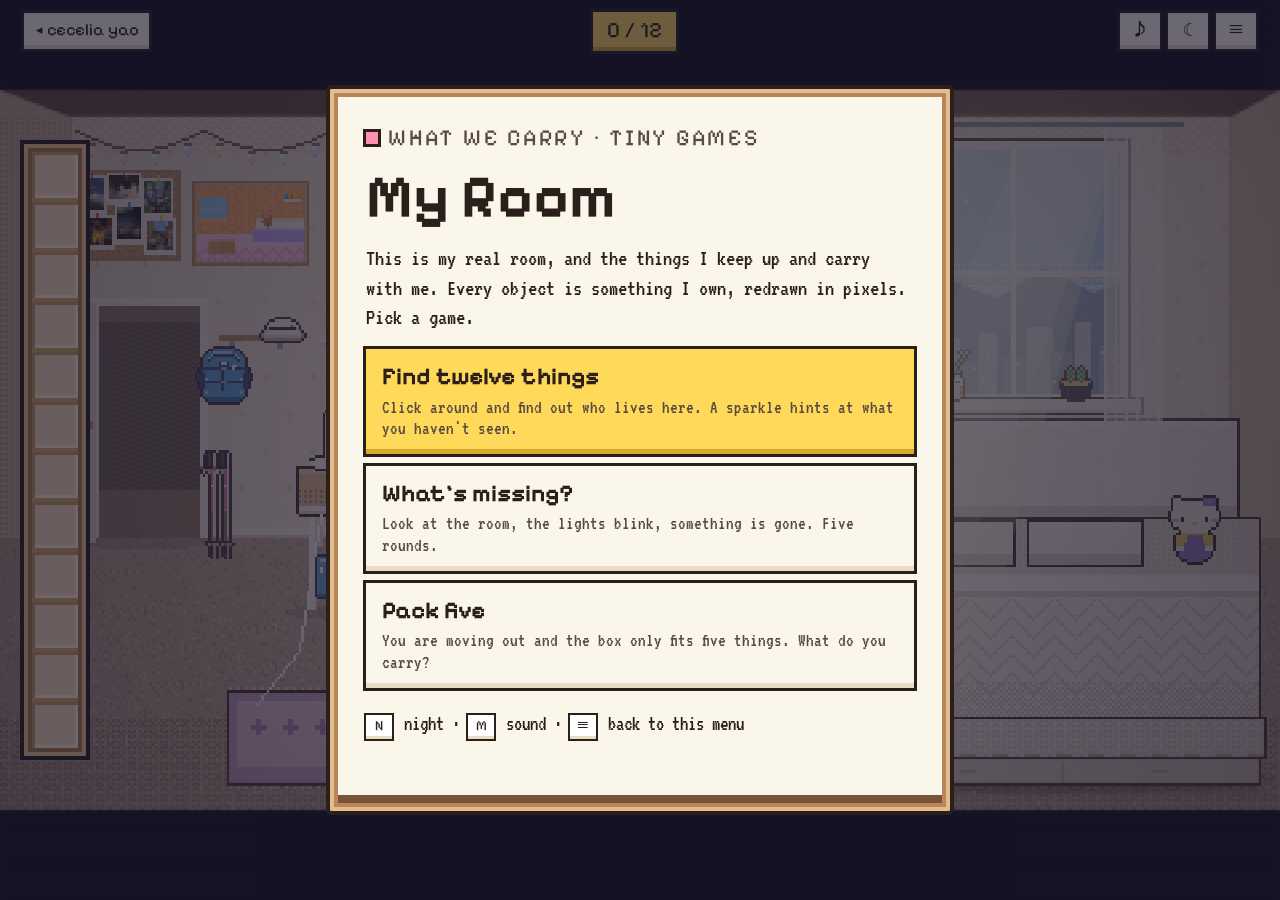
==== room/index.html @ 99efedcb "Back to the earlier pixel portrait" ====
<!doctype html>
<html lang="en">
<head>
<meta charset="utf-8">
<meta name="viewport" content="width=device-width,initial-scale=1,viewport-fit=cover">
<title>My Room · What We Carry</title>
<meta name="description" content="A small pixel game: walk around Cecelia's room and find out who lives here.">
<meta name="theme-color" content="#14122b">
<link rel="icon" href="data:image/svg+xml,%3Csvg xmlns='http://www.w3.org/2000/svg' viewBox='0 0 16 16' shape-rendering='crispEdges'%3E%3Crect width='16' height='16' fill='%232a1f1a'/%3E%3Crect x='3' y='2' width='10' height='13' fill='%23b8865a'/%3E%3Crect x='4' y='3' width='8' height='12' fill='%23dcb88c'/%3E%3Crect x='10' y='9' width='1' height='2' fill='%23ffd95a'/%3E%3C/svg%3E">
<link rel="preconnect" href="https://fonts.googleapis.com">
<link rel="preconnect" href="https://fonts.gstatic.com" crossorigin>
<link href="https://fonts.googleapis.com/css2?family=Pixelify+Sans:wght@400..700&family=VT323&family=DotGothic16&display=swap" rel="stylesheet">
<link rel="stylesheet" href="../css/site.css?v=20261017a">
<link rel="stylesheet" href="../css/game.css?v=20261017a">
</head>
<body class="game">
<div id="stage" aria-label="Cecelia's room"></div>

<div class="hud">
  <a class="back" href="../">◂ cecelia yao</a>
  <div class="count" id="count" aria-live="polite">0 / 12</div>
  <div class="tools">
    <button type="button" id="sound" aria-label="Sound on or off">♪</button>
    <button type="button" id="night" aria-label="Day or night">☾</button>
    <button type="button" id="menu" aria-label="Choose a game">≡</button>
  </div>
</div>
<div class="bag" id="bag" aria-label="Objects found"></div>
<div class="tip" id="tip" aria-hidden="true"></div>
<div class="toast" id="toast" aria-live="polite" hidden></div>
<div class="blink" id="blink" aria-hidden="true"></div>
<div class="choices frame" id="choices" hidden><p id="choices-q">Something is gone. What was it?</p><div class="opts" id="opts"></div></div>
<div class="box" id="box" hidden><span class="lbl">the box</span><div class="slots" id="slots"></div><button type="button" class="btn" id="pack-done" hidden>Done packing ▸</button></div>

<div class="story frame" id="story" role="dialog" aria-labelledby="story-t" hidden>
  <div class="portrait" id="story-p"></div>
  <div>
    <h3 id="story-t"></h3>
    <div id="story-b"></div>
    <div class="acts" id="story-a"></div>
  </div>
  <button class="x" type="button" aria-label="Close">×</button>
</div>

<div class="card" id="title">
  <div class="frame in">
    <p class="kicker">What We Carry · tiny games</p>
    <h1>My Room</h1>
    <p>This is my real room, and the things I keep up and carry with me. Every object is something I own, redrawn in pixels. Pick a game.</p>
    <div class="games">
      <button type="button" class="game-btn" id="start"><b>Find twelve things</b><span>Click around and find out who lives here. A sparkle hints at what you haven't seen.</span></button>
      <button type="button" class="game-btn" id="start-missing"><b>What's missing?</b><span>Look at the room, the lights blink, something is gone. Five rounds.</span></button>
      <button type="button" class="game-btn" id="start-pack"><b>Pack five</b><span>You are moving out and the box only fits five things. What do you carry?</span></button>
    </div>
    <ul class="keys"><li><kbd>N</kbd> night · <kbd>M</kbd> sound · <kbd>≡</kbd> back to this menu</li></ul>
  </div>
</div>

<div class="card" id="result" hidden>
  <div class="frame in">
    <p class="kicker" id="result-k"></p>
    <h1 id="result-h"></h1>
    <div class="carried" id="result-icons"></div>
    <p id="result-p"></p>
    <p class="row"><button class="btn" type="button" id="again">Play again ▸</button><button class="btn ghost" type="button" id="to-menu">Other games</button></p>
  </div>
</div>

<div class="card" id="end" hidden>
  <div class="frame in">
    <p class="kicker">all found</p>
    <h1>Objects I carry</h1>
    <div class="carried" id="carry"></div>
    <p>Trails, a few bottles, magnets I made, something green, and a desk where the work happens. Thanks for coming in.</p>
    <p class="row"><a class="btn" href="../#work">See my work ▸</a><button class="btn ghost" type="button" id="stay">Stay a while</button></p>
  </div>
</div>

<script src="../js/pixel-art.js?v=20261017a"></script>
<script src="../js/room-engine.js?v=20261017a" data-root="../"></script>
<script src="../js/content.js?v=20261017a"></script>
<script src="../js/story.js?v=20261017a"></script>
<script src="../js/covers.js?v=20261017a"></script>
<script src="../js/game.js?v=20261017a"></script>
</body>
</html>
---- css/site.css ----
:root{
  --ink:#2a1f1a; --ink2:#5a4a40; --paper:#f3ead8; --paper2:#e9dcc2; --cream:#fbf6ea;
  --wood:#b8865a; --wood-dk:#7a5236; --wood-hi:#e3bd8b;
  --plum:#4b3f86; --sky:#7fc6e6; --peach:#ffb46b; --rose:#ff8fb1; --leaf:#6fb35a; --gold:#ffd95a;
  --night:#14122b;
  --px: 4px;
  --display:"Pixelify Sans", "DotGothic16", ui-monospace, monospace;
  --body:"VT323", "DotGothic16", ui-monospace, monospace;
}
*{box-sizing:border-box}
html{scroll-behavior:smooth;-webkit-text-size-adjust:100%}
body{margin:0;background:var(--paper) url("data:image/svg+xml,%3Csvg xmlns='http://www.w3.org/2000/svg' width='8' height='8' shape-rendering='crispEdges'%3E%3Crect x='0' y='0' width='1' height='1' fill='%23e6dbc4'/%3E%3Crect x='4' y='4' width='1' height='1' fill='%23e6dbc4'/%3E%3C/svg%3E");color:var(--ink);font-family:var(--body);font-size:22px;line-height:1.3;overflow-x:hidden}
img,canvas{image-rendering:pixelated;image-rendering:crisp-edges}
a{color:inherit}
button{font:inherit;color:inherit;cursor:pointer;background:none;border:0;padding:0}
:focus-visible{outline:3px dashed var(--plum);outline-offset:3px}
[hidden]{display:none!important}
.sr{position:absolute;width:1px;height:1px;overflow:hidden;clip:rect(0 0 0 0);white-space:nowrap}

/* ---------- pixel frame (9-slice made from box-shadows) ---------- */
.frame{
  background:var(--cream);
  box-shadow:
    0 0 0 4px var(--ink),
    inset 0 0 0 4px var(--wood-hi),
    inset 0 0 0 8px var(--wood),
    inset 0 -12px 0 4px var(--wood-dk);
  border-radius:2px;
}
.btn{
  display:inline-flex;align-items:center;gap:10px;
  font-family:var(--display);font-size:20px;letter-spacing:.02em;text-decoration:none;
  padding:10px 18px 12px;background:var(--gold);color:var(--ink);
  box-shadow:0 0 0 4px var(--ink), inset 0 -5px 0 #d9a92e, inset 0 4px 0 #fff3b0;
  transition:transform .08s steps(2);
}
.btn:hover{transform:translateY(-2px)}
.btn:active{transform:translateY(2px);box-shadow:0 0 0 4px var(--ink), inset 0 4px 0 #d9a92e}
.btn.ghost{background:var(--cream);box-shadow:0 0 0 4px var(--ink), inset 0 -5px 0 var(--paper2)}

/* ---------- the stage (pixel room) ---------- */
.px-stage{position:relative;overflow:hidden;background:#1a1420;touch-action:manipulation}
.px-base,.px-light{position:absolute;display:block}
.px-base{image-rendering:pixelated}
.px-light{pointer-events:none;mix-blend-mode:normal}
.px-dof{position:absolute;inset:0;pointer-events:none;
  backdrop-filter:blur(1.6px);-webkit-backdrop-filter:blur(1.6px);
  -webkit-mask-image:linear-gradient(to bottom,#000 0%,transparent 16%,transparent 80%,#000 100%);
          mask-image:linear-gradient(to bottom,#000 0%,transparent 16%,transparent 80%,#000 100%)}

/* ---------- door intro ---------- */
#door{position:fixed;inset:0;z-index:60;background:#1b1622;display:grid;place-items:center;overflow:hidden;cursor:pointer}
#door .hall{position:absolute;inset:0;width:100%;height:100%}
#door .doorway{position:relative;perspective:900px;width:min(34vh,62vw);aspect-ratio:48/88;margin-top:4vh}
#door .spill{position:absolute;inset:0;background:radial-gradient(ellipse at 50% 60%,#fff6dc 0%,#ffd99a 45%,#e7a85f 100%);opacity:0;transition:opacity .9s}
#door .leaf{position:absolute;inset:0;width:100%;height:100%;transform-origin:0 50%;transition:transform 1.1s cubic-bezier(.6,0,.3,1)}
#door.open .leaf{transform:rotateY(-104deg)}
#door.open .spill{opacity:1}
#door .title{position:absolute;left:0;right:0;top:6vh;text-align:center;color:#f3ead8;font-family:var(--display);pointer-events:none}
#door .title b{display:block;font-size:clamp(34px,6vw,72px);font-weight:600;letter-spacing:.02em;text-shadow:0 4px 0 #000}
#door .title span{font-family:var(--body);font-size:clamp(18px,2.4vw,24px);color:#c9b9d8}
#door .press{position:absolute;bottom:6vh;left:0;right:0;text-align:center;font-family:var(--display);color:#ffd95a;font-size:20px;animation:blink 1.1s steps(2) infinite;pointer-events:none}
#door .skip{position:absolute;right:20px;bottom:20px;font-family:var(--body);color:#9f93ad;font-size:20px;text-decoration:underline}
#door.gone{opacity:0;transform:scale(1.6);transition:opacity .7s .5s, transform 1.2s .2s cubic-bezier(.5,0,.2,1);pointer-events:none}
@keyframes blink{50%{opacity:0}}

/* ---------- top bar ---------- */
.topbar{position:fixed;z-index:40;top:0;left:0;right:0;display:flex;align-items:center;justify-content:space-between;gap:16px;padding:14px clamp(16px,3vw,36px);pointer-events:none}
.topbar > *{pointer-events:auto}
.brand{font-family:var(--display);font-weight:600;font-size:22px;text-decoration:none;color:var(--cream);text-shadow:0 2px 0 var(--ink),2px 0 0 var(--ink),-2px 0 0 var(--ink),0 -2px 0 var(--ink)}
.nav{display:flex;gap:6px;align-items:center}
.nav a,.nav button{font-family:var(--display);font-size:17px;text-decoration:none;padding:6px 10px 8px;background:var(--cream);box-shadow:0 0 0 3px var(--ink), inset 0 -4px 0 var(--paper2)}
.nav a:hover,.nav button:hover{background:#fff}
.nav .sun{width:40px;display:grid;place-items:center}
.topbar{transition:background .2s}
.topbar.solid{background:var(--paper);box-shadow:0 4px 0 var(--ink)}
.topbar.solid .brand{color:var(--ink);text-shadow:none}
@media (max-width:640px){.nav a.opt{display:none}}

/* ---------- hero ---------- */
.hero{position:relative;height:100svh;min-height:520px}
.hero #stage{position:absolute;inset:0}
.nameplate{position:absolute;left:clamp(16px,3vw,40px);bottom:clamp(18px,4vh,44px);z-index:5;pointer-events:none;color:var(--cream)}
.nameplate h1{margin:0;font-family:var(--display);font-weight:700;font-size:clamp(46px,9vw,128px);line-height:.88;letter-spacing:-.01em;
  text-shadow:0 5px 0 var(--ink),4px 0 0 var(--ink),-4px 0 0 var(--ink),0 -4px 0 var(--ink),4px 5px 0 var(--ink),-4px 5px 0 var(--ink)}
.nameplate p{margin:14px 0 0;font-size:clamp(20px,2.2vw,26px);display:inline-block;background:var(--ink);color:var(--cream);padding:4px 10px}
.hint{position:absolute;right:clamp(16px,3vw,36px);top:76px;margin:0;z-index:5;max-width:280px;text-align:right;font-size:20px;color:var(--cream);background:rgba(42,31,26,.78);padding:6px 10px;pointer-events:none}
@media (max-width:640px){.hint{display:none}}
.tip{position:fixed;z-index:30;pointer-events:none;transform:translate(-50%,-100%);font-family:var(--display);font-size:16px;background:var(--ink);color:var(--cream);padding:3px 8px 5px;white-space:nowrap;opacity:0;transition:opacity .1s}
.tip.on{opacity:1}
.tip::after{content:"";position:absolute;left:50%;bottom:-6px;margin-left:-6px;border:6px solid transparent;border-top-color:var(--ink);border-bottom:0}

/* ---------- story dialog (Stardew-style) ---------- */
.story{position:fixed;z-index:50;left:50%;bottom:clamp(12px,4vh,40px);transform:translateX(-50%);width:min(860px,calc(100% - 32px));display:grid;grid-template-columns:auto 1fr;gap:18px;padding:22px 24px 30px}
.story .portrait{width:172px;height:172px;background:#f1e2c6;box-shadow:0 0 0 4px var(--ink), inset 0 0 0 4px var(--wood);display:grid;place-items:center;position:relative;overflow:hidden}
.story .portrait img{max-width:150px;max-height:150px;width:auto;height:auto}
.story .portrait .photo{object-fit:cover;width:100%;height:100%;max-width:none;max-height:none;image-rendering:auto}
.story .portrait.real{background:radial-gradient(circle at 50% 40%,#fffaf0,#efe0c4)}
.story .portrait .pstage{width:100%;height:100%;display:grid;place-items:center;padding:10px}
.story .portrait .pstage img.cut{max-width:100%;max-height:150px;width:auto;height:auto;image-rendering:auto;filter:drop-shadow(0 6px 6px rgba(58,42,53,.35));animation:popin .35s steps(5)}
.story .portrait .pstage canvas{max-width:100%;max-height:150px}
.story .portrait .ptabs{position:absolute;left:6px;top:6px;display:flex;flex-direction:column;gap:4px}
.story .portrait .ptabs button{width:28px;height:28px;display:grid;place-items:center;background:#fbf7ef;box-shadow:0 0 0 2px var(--ink)}
.story .portrait .ptabs button[aria-pressed="true"]{background:var(--gold)}
.story .portrait .ptabs canvas{max-width:22px;max-height:22px}
@keyframes popin{from{transform:scale(.6) translateY(8px);opacity:0}}
.story .portrait .flip{position:absolute;right:6px;bottom:6px;font-family:var(--display);font-size:13px;background:var(--ink);color:var(--cream);padding:2px 6px 4px}
.story h3{margin:2px 0 8px;font-family:var(--display);font-size:28px;font-weight:600}
.story p{margin:0 0 8px;font-size:24px;line-height:1.25}
.story .acts{display:flex;gap:14px;margin-top:12px;flex-wrap:wrap}
.story .x{position:absolute;right:14px;top:10px;font-family:var(--display);font-size:22px;padding:2px 8px}
.story .more{position:absolute;right:26px;bottom:20px;width:0;height:0;border:8px solid transparent;border-top-color:var(--ink);animation:blink 1s steps(2) infinite}
@media (max-width:620px){.story{grid-template-columns:1fr}.story .portrait{width:100%;height:150px}}

/* ---------- desk computer: the OS ---------- */
.os{position:fixed;inset:0;z-index:55;background:#2c4277;display:flex;flex-direction:column;font-family:var(--body)}
.os .wall{position:absolute;inset:0;background:
  linear-gradient(#0000 0 0),
  repeating-linear-gradient(0deg,#2c4277 0 8px,#2a3f72 8px 16px);opacity:1}
.os .desk{position:relative;flex:1;display:flex;gap:18px;padding:clamp(14px,3vw,30px);min-height:0}
.os .icons{display:flex;flex-direction:column;gap:14px;width:96px;flex:none}
.os .icon{display:flex;flex-direction:column;align-items:center;gap:4px;color:#fff;font-size:18px;text-align:center;padding:6px 2px}
.os .icon i{width:44px;height:38px;display:block;box-shadow:0 0 0 3px var(--ink);background:var(--c,#ffb86b);position:relative}
.os .icon i::after{content:"";position:absolute;left:6px;right:6px;top:-6px;height:6px;background:var(--c,#ffb86b);box-shadow:0 0 0 3px var(--ink);clip-path:inset(-3px -3px 0 -3px)}
.os .icon[aria-current="true"] span,.os .icon:hover span{background:#fff;color:#2c4277}
.os .win{flex:1;min-width:0;display:flex;flex-direction:column;background:var(--cream);box-shadow:0 0 0 4px var(--ink),8px 8px 0 4px rgba(0,0,0,.35)}
.os .bar{display:flex;align-items:center;justify-content:space-between;background:linear-gradient(#ff9fd6,#ff7fbf);border-bottom:4px solid var(--ink);padding:4px 8px 6px 12px;font-family:var(--display);font-size:18px}
.os .bar .ctl{display:flex;gap:6px}
.os .bar .ctl button{width:26px;height:22px;background:var(--cream);box-shadow:0 0 0 3px var(--ink);font-size:16px;line-height:18px}
.os .body{flex:1;overflow:auto;padding:clamp(16px,3vw,32px)}
.os .task{position:relative;display:flex;justify-content:space-between;align-items:center;background:#d9e6f2;border-top:4px solid var(--ink);padding:6px 14px;font-family:var(--display);font-size:16px}
.os .task .start{background:#8fe3a8;padding:2px 10px 4px;box-shadow:0 0 0 3px var(--ink)}
@media (max-width:640px){.os .icons{display:none}}
.os-grid{display:grid;grid-template-columns:repeat(auto-fill,minmax(230px,1fr));gap:22px}
.os-card{text-align:left;display:flex;flex-direction:column;gap:8px}
.os-card canvas,.os-card img{object-fit:cover;width:100%;aspect-ratio:16/9;box-shadow:0 0 0 4px var(--ink);background:#000}
.os-card b{font-family:var(--display);font-size:22px;font-weight:600}
.os-card span{font-size:18px;color:var(--ink2)}
.os-card:hover canvas{transform:translateY(-3px)}

/* ---------- sections ---------- */
main section{padding:clamp(80px,12vw,160px) clamp(16px,5vw,72px)}
.kicker{font-family:var(--display);font-size:16px;letter-spacing:.12em;text-transform:uppercase;color:var(--ink2);margin:0 0 20px;display:flex;gap:10px;align-items:center}
.kicker::before{content:"";width:12px;height:12px;background:var(--rose);box-shadow:0 0 0 3px var(--ink)}
.statement{font-family:var(--display);font-weight:500;font-size:clamp(34px,5.6vw,84px);line-height:1.04;margin:0;max-width:16em;letter-spacing:-.01em}
.statement em{font-style:normal;background:var(--gold);box-shadow:0 0 0 4px var(--gold);padding:0 .1em}
.statement .u{color:var(--plum)}

.works{list-style:none;margin:0;padding:0;border-top:4px solid var(--ink)}
.work{border-bottom:4px solid var(--ink)}
.work button{width:100%;display:grid;grid-template-columns:72px 1fr auto;align-items:baseline;gap:20px;padding:26px 6px 28px;text-align:left}
.work .n{font-family:var(--display);font-size:20px;color:var(--ink2)}
.work .t{font-family:var(--display);font-weight:600;font-size:clamp(34px,6vw,88px);line-height:.95;letter-spacing:-.01em;transition:transform .15s steps(3),color .1s}
.work .m{font-size:20px;text-align:right;color:var(--ink2);line-height:1.15}
.work .s{grid-column:2/4;font-size:22px;color:var(--ink2);max-width:42em;margin-top:-8px}
.work button:hover .t{transform:translateX(16px);color:var(--plum)}
.work .mcover{display:none}
@media (max-width:760px){.work button{grid-template-columns:1fr}.work .m{text-align:left}.work .s{grid-column:auto;margin:0}.work .mcover{display:block;width:100%;aspect-ratio:16/9;box-shadow:0 0 0 4px var(--ink)}}
.peek{position:fixed;z-index:20;left:0;top:0;width:min(380px,32vw);aspect-ratio:16/9;pointer-events:none;box-shadow:0 0 0 4px var(--ink),10px 10px 0 4px rgba(42,31,26,.25);opacity:0;transform:translate(-50%,-50%) scale(.85) rotate(-2deg);transition:opacity .15s,transform .2s}
.peek.on{opacity:1;transform:translate(-50%,-50%) scale(1) rotate(-2deg)}
.peek canvas,.peek img{object-fit:cover;width:100%;height:100%;display:block}
@media (hover:none),(max-width:760px){.peek{display:none}}

.play{background:var(--night);color:var(--cream);display:grid;grid-template-columns:1.2fr 1fr;gap:clamp(24px,5vw,64px);align-items:center}
.play .kicker{color:#b9add0}
.play h2{font-family:var(--display);font-size:clamp(36px,5vw,72px);line-height:1;margin:0 0 18px;font-weight:600}
.play p{font-size:24px;color:#d9cfe6;max-width:28em}
.play .screen{aspect-ratio:16/9;box-shadow:0 0 0 4px #000,0 0 0 10px #3a335e,0 0 60px 10px rgba(127,198,230,.25);position:relative}
.play .screen .px-stage{position:absolute;inset:0}
@media (max-width:860px){.play{grid-template-columns:1fr}}

.about{display:grid;grid-template-columns:minmax(220px,340px) 1fr;gap:clamp(28px,6vw,90px);align-items:start}
.about .me{aspect-ratio:3/4;display:grid;place-items:center;background:linear-gradient(#f9e7c9,#f1d3a6);padding:20px}
.about .me canvas{width:60%;height:auto}
.about h2{font-family:var(--display);font-size:clamp(34px,4.6vw,64px);line-height:1;margin:0 0 24px;font-weight:600}
.about p{font-size:25px;max-width:30em;margin:0 0 18px}
.facts{display:flex;flex-wrap:wrap;gap:12px;margin:26px 0 34px}
.facts span{font-family:var(--display);font-size:16px;padding:4px 10px 6px;background:var(--cream);box-shadow:0 0 0 3px var(--ink)}
.inv{display:grid;grid-template-columns:repeat(6,64px);gap:6px;padding:12px;background:#d8a865;box-shadow:0 0 0 4px var(--ink),inset 0 0 0 4px #f2c98a,inset 0 0 0 8px #b07a42;width:max-content;max-width:100%}
.inv div{width:64px;height:64px;background:#f6dcb0;box-shadow:inset 3px 3px 0 #c99b5e,inset -3px -3px 0 #fff0d2;display:grid;place-items:center;font-family:var(--display);font-weight:700;font-size:20px;position:relative}
.inv div:hover::after{content:attr(data-k);position:absolute;bottom:calc(100% + 6px);left:50%;transform:translateX(-50%);white-space:nowrap;background:var(--ink);color:var(--cream);font-size:15px;padding:2px 8px 4px;z-index:2}
@media (max-width:860px){.about{grid-template-columns:1fr}.about .me{max-width:300px}.inv{grid-template-columns:repeat(4,56px)}.inv div{width:56px;height:56px}}

.contact h2{font-family:var(--display);font-weight:700;font-size:clamp(56px,13vw,200px);line-height:.86;margin:0 0 40px;letter-spacing:-.02em}
.contact .links{display:flex;flex-wrap:wrap;gap:18px}
footer{display:flex;justify-content:space-between;gap:16px;flex-wrap:wrap;padding:24px clamp(16px,5vw,72px) 36px;border-top:4px solid var(--ink);font-size:20px;color:var(--ink2)}

/* ---------- case study ---------- */
.case{position:fixed;inset:0;z-index:70;background:var(--paper);overflow:auto;animation:rise .35s steps(6)}
@keyframes rise{from{transform:translateY(30px);opacity:0}}
.case .in{max-width:1180px;margin:0 auto;padding:clamp(70px,9vw,110px) clamp(16px,5vw,48px) 80px}
.case .close{position:fixed;top:14px;right:clamp(16px,3vw,36px);z-index:2}
.case .cover{width:100%;aspect-ratio:16/9;box-shadow:0 0 0 4px var(--ink);display:block;background:#000}
.case h2{font-family:var(--display);font-weight:700;font-size:clamp(44px,8vw,120px);line-height:.9;margin:40px 0 18px}
.case .lede{font-size:clamp(26px,2.6vw,34px);max-width:30em;margin:0 0 30px}
.case .cols{display:grid;grid-template-columns:260px 1fr;gap:clamp(24px,5vw,70px);border-top:4px solid var(--ink);padding-top:28px}
.case dl{margin:0;font-size:20px}
.case dt{font-family:var(--display);font-size:14px;letter-spacing:.1em;text-transform:uppercase;color:var(--ink2);margin-top:14px}
.case dd{margin:2px 0 0}
.case .body p{font-size:24px;margin:0 0 20px;max-width:36em}
.case .nav2{display:flex;justify-content:space-between;margin-top:60px;gap:16px;flex-wrap:wrap}
@media (max-width:760px){.case .cols{grid-template-columns:1fr}}

/* ---------- galleries, arcade, photos, player ---------- */
.case .gallery{display:grid;grid-template-columns:repeat(auto-fill,minmax(320px,1fr));gap:22px;margin-top:56px}
.case .gallery.tall{grid-template-columns:repeat(auto-fill,minmax(220px,1fr))}
.case .gallery a{display:block;box-shadow:0 0 0 4px var(--ink);background:#fff;transition:transform .12s steps(2)}
.case .gallery a:hover{transform:translateY(-4px)}
.case .gallery img{display:block;width:100%;height:auto;image-rendering:auto}
.case .plays{display:flex;flex-wrap:wrap;gap:16px;margin-top:28px}
.h2{font-family:var(--display);font-size:clamp(34px,5vw,72px);line-height:1;margin:0 0 40px;font-weight:600}
.arcade-sec{background:#201a33;color:var(--cream)}
.arcade-sec .kicker{color:#b9add0}
.arcade{display:grid;grid-template-columns:repeat(auto-fill,minmax(240px,1fr));gap:28px}
.cab{display:flex;flex-direction:column;gap:8px;text-align:left;text-decoration:none;color:var(--cream);padding:14px 14px 18px;background:#3a2f5c;box-shadow:0 0 0 4px #000,inset 0 0 0 4px #5a4a8a,inset 0 -10px 0 4px #2a2244;transition:transform .1s steps(2)}
.os .cab{color:var(--cream)}
.cab:hover{transform:translateY(-4px)}
.cab .scr{aspect-ratio:4/3;background:#000;box-shadow:inset 0 0 0 4px #000;overflow:hidden;position:relative}
.cab .scr img,.cab .scr canvas{width:100%;height:100%;object-fit:cover;display:block;image-rendering:auto}
.cab .scr::after{content:"";position:absolute;inset:0;background:repeating-linear-gradient(0deg,rgba(0,0,0,.18) 0 2px,transparent 2px 4px);pointer-events:none}
.cab b{font-family:var(--display);font-size:22px;font-weight:600;margin-top:6px}
.cab span{font-size:18px;color:#c9bde0}
.cab i{font-style:normal;font-family:var(--display);font-size:15px;color:var(--gold);animation:blink 1.2s steps(2) infinite}
.photo-sec{padding-left:0!important;padding-right:0!important}
.photo-sec .kicker{padding:0 clamp(16px,5vw,72px)}
.photos{display:grid;grid-auto-flow:column;grid-auto-columns:minmax(240px,26vw);gap:16px;overflow-x:auto;padding:6px clamp(16px,5vw,72px) 20px;scroll-snap-type:x mandatory;scroll-padding-inline:clamp(16px,5vw,72px)}
.photos a{display:block;aspect-ratio:3/4;box-shadow:0 0 0 4px var(--ink);scroll-snap-align:start;overflow:hidden;background:#000}
.photos img{width:100%;height:100%;object-fit:cover;display:block;image-rendering:auto;transition:transform .4s}
.photos a:hover img{transform:scale(1.04)}
.player{position:fixed;inset:0;z-index:80;background:rgba(14,10,24,.92);display:grid;place-items:center;padding:16px}
.player .pin{width:min(1200px,100%);max-height:100%;display:flex;flex-direction:column;background:#3a2f5c;padding:12px;box-shadow:0 0 0 4px #000,inset 0 0 0 4px #5a4a8a}
.player .pbar{display:flex;align-items:center;gap:16px;color:var(--cream);padding:2px 4px 10px;font-size:19px;flex-wrap:wrap}
.player .ptitle{font-family:var(--display);font-size:22px}
.player .phint{color:#c9bde0;flex:1}
.player .popen{color:var(--gold)}
.player .pclose{font-family:var(--display);font-size:22px;background:var(--cream);color:var(--ink);width:36px;height:32px;box-shadow:0 0 0 3px #000}
.player .pbox{width:100%;max-height:calc(100svh - 120px);margin:0 auto;background:#000;box-shadow:inset 0 0 0 4px #000}
.player iframe{width:100%;height:100%;border:0;display:block;background:#000}

/* the zoom into the monitor before the OS opens */
#stage.zoom .px-base,#stage.zoom .px-light{transition:transform .65s cubic-bezier(.6,0,.3,1);}
@media (prefers-reduced-motion: reduce){*{animation:none!important;transition:none!important}}

/* ---------- round 3: pixel motion ---------- */
.pximg{display:block;width:100%;height:100%;image-rendering:pixelated}
.hp{display:flex;align-items:center;gap:6px;font-family:var(--display);font-size:13px;color:var(--cream);background:var(--ink);padding:3px 8px 4px;margin-left:auto;margin-right:10px;box-shadow:0 0 0 2px var(--ink)}
.hp span{width:90px;height:8px;background:#5a2a35;box-shadow:inset 0 0 0 1px #000;display:block}
.hp i{display:block;height:100%;width:0;background:linear-gradient(#ff8fb1,#e24b6e);transition:width .2s steps(4)}
@media (max-width:640px){.hp{display:none}}
.scrolldown{position:absolute;left:50%;bottom:18px;transform:translateX(-50%);z-index:5;font-family:var(--display);font-size:28px;color:var(--cream);text-decoration:none;text-shadow:0 3px 0 var(--ink);animation:bob 1.2s steps(2) infinite}
@keyframes bob{50%{margin-bottom:-6px}}
.horizon{position:relative;height:clamp(110px,16vw,220px);overflow:hidden;background:#9fd3f0;box-shadow:0 -4px 0 var(--ink),0 4px 0 var(--ink)}
.horizon-cv{position:absolute;inset:0;width:100%;height:100%;image-rendering:pixelated;object-fit:cover}
.intro .statement em{animation:none}
.caret{display:inline-block;width:.45em;height:.9em;background:var(--ink);vertical-align:-.08em;margin-left:2px;animation:blink .8s steps(2) infinite}
.quest{display:grid;grid-template-columns:repeat(3,minmax(0,1fr));gap:18px;margin-top:56px;max-width:1100px}
.quest div{background:var(--cream);box-shadow:0 0 0 4px var(--ink),6px 6px 0 4px rgba(42,31,26,.18);padding:14px 16px 16px;display:flex;flex-direction:column;gap:4px}
.quest b{font-family:var(--display);font-size:14px;letter-spacing:.12em;text-transform:uppercase;color:var(--plum)}
.quest span{font-size:22px}
@media (max-width:760px){.quest{grid-template-columns:1fr}}
.sechead{display:flex;align-items:center;justify-content:space-between;gap:16px;margin-bottom:20px}
.sechead .kicker{margin:0}
.sechead .drag{font-family:var(--display);font-size:15px;color:var(--ink2)}
.filter{font-family:var(--display);font-size:16px;background:var(--gold);padding:4px 6px 6px 12px;box-shadow:0 0 0 3px var(--ink);display:inline-flex;gap:10px;align-items:center}
.filter button{background:var(--ink);color:var(--cream);width:24px;height:22px;font-size:16px}
.work{transition:opacity .25s steps(3)}
.work.dim{opacity:.18}
.work.dim:hover{opacity:.5}
.work .t{position:relative}
.work button:hover .t::before{content:"▸";position:absolute;left:-.8em;color:var(--rose)}
.peek{background:#000}
.peek canvas{width:100%;height:100%}
.cab .scr .pximg{transition:filter .2s}
.cab:hover .scr .pximg{filter:saturate(1.15)}
.cab:hover .scr::before{content:"";position:absolute;inset:0;z-index:1;background:linear-gradient(transparent 0 48%,rgba(255,255,255,.12) 50%,transparent 52%);background-size:100% 12px;animation:roll 1.2s steps(12) infinite;pointer-events:none}
@keyframes roll{to{background-position:0 12px}}
.photos{cursor:grab}
.photos.dragging{cursor:grabbing}
.photos a{position:relative}
.photos a::after{content:"";position:absolute;inset:0;box-shadow:inset 0 0 0 4px rgba(255,255,255,.0);transition:box-shadow .15s steps(2)}
.photos a:hover::after{box-shadow:inset 0 0 0 4px var(--gold)}
.portraits{position:relative}
.portraits .real{margin:0;padding:14px 14px 18px;background:var(--cream)}
.portraits .real .photo{aspect-ratio:1;box-shadow:0 0 0 4px var(--ink);background:#e9e4dc;overflow:hidden}
.px-range{display:flex;align-items:center;gap:10px;margin-top:16px;font-family:var(--display);font-size:14px;color:var(--ink2)}
.px-range input{flex:1;-webkit-appearance:none;appearance:none;height:12px;background:repeating-linear-gradient(90deg,var(--paper2) 0 6px,var(--cream) 6px 12px);box-shadow:0 0 0 3px var(--ink)}
.px-range input::-webkit-slider-thumb{-webkit-appearance:none;width:20px;height:26px;background:var(--gold);box-shadow:0 0 0 3px var(--ink),inset 0 -4px 0 #d9a92e;border:0}
.px-range input::-moz-range-thumb{width:20px;height:26px;background:var(--gold);border:3px solid var(--ink);border-radius:0}
.portraits .me{position:absolute;right:-30px;top:-30px;width:120px;aspect-ratio:3/4;padding:10px;background:linear-gradient(#f9e7c9,#f1d3a6);display:grid;place-items:center}
.portraits .me canvas{width:64%;height:auto}
@media (max-width:860px){.portraits{max-width:360px}.portraits .me{right:-10px;width:96px}}
.about{grid-template-columns:minmax(240px,400px) 1fr}
.about .me{aspect-ratio:auto}
.invhint{font-size:20px!important;color:var(--ink2);margin:0 0 12px!important}
.inv div{cursor:pointer;transition:transform .1s steps(2)}
.inv div:hover{transform:translateY(-3px)}
.inv div.sel{background:var(--gold);box-shadow:inset 3px 3px 0 #d9a92e,inset -3px -3px 0 #fff3b0}
.hop{display:inline-block}
.hop.go{animation:hop .45s steps(4)}
@keyframes hop{30%{transform:translateY(-.18em)}60%{transform:translateY(.04em)}}
[data-reveal]{opacity:0;transform:translateY(18px);transition:opacity .45s steps(5),transform .45s steps(5)}
[data-reveal].in{opacity:1;transform:none}
@media (prefers-reduced-motion: reduce){[data-reveal]{opacity:1;transform:none}}
.topbar.solid .hp{background:var(--ink)}
@media (max-width:860px){.about{grid-template-columns:1fr}.portraits{margin:0 30px 0 0}}
.story .portrait .pstage img.snap{width:100%;height:100%;max-width:none;max-height:none;object-fit:cover;image-rendering:auto;box-shadow:0 0 0 3px var(--ink);animation:popin .35s steps(5)}
.story .portrait.real .pstage:has(.snap){padding:8px}

/* ---------- round 4: intro first, room second, 3D island ---------- */
@font-face{font-family:"Astrobius";src:url("../assets/fonts/Astrobius.ttf") format("truetype");font-display:swap}
.intro-top{position:relative;min-height:100svh;display:flex;flex-direction:column;justify-content:center;padding-top:clamp(96px,12vh,140px)!important;padding-bottom:clamp(70px,10vh,110px)!important;overflow:hidden;
  background:radial-gradient(120% 80% at 80% 0%,#fff6dc 0%,transparent 60%),linear-gradient(#f7eedb,#efe1c4);transition:background .6s}
:root[data-night="1"] .intro-top{background:radial-gradient(120% 80% at 80% 0%,#3a2f6a 0%,transparent 60%),linear-gradient(#17142e,#2a2244);color:var(--cream)}
:root[data-night="1"] .intro-top .kicker,:root[data-night="1"] .intro-top p{color:#d9cfe6}
.intro-top .stars{position:absolute;inset:0;width:100%;height:100%;image-rendering:pixelated;pointer-events:none}
.intro-grid{position:relative;display:grid;grid-template-columns:1.25fr minmax(240px,400px);gap:clamp(32px,6vw,96px);align-items:center;max-width:1280px;margin:0 auto;width:100%}
.intro-top h1{font-family:var(--display);font-weight:700;font-size:clamp(46px,7.4vw,112px);line-height:.95;letter-spacing:-.015em;margin:0 0 30px}
.intro-top h1 .w{display:inline-block;animation:drop .7s steps(6) both;animation-delay:calc(var(--d) * .12s + .2s)}
.intro-top h1 .hl{background:var(--gold);color:var(--ink);box-shadow:0 0 0 6px var(--gold),6px 8px 0 6px var(--ink);padding:0 .08em;margin-left:.1em}
@keyframes drop{from{transform:translateY(-40px);opacity:0}60%{transform:translateY(6px);opacity:1}}
.intro-top .lead{font-size:clamp(26px,2.4vw,32px)!important;color:var(--ink)}
.intro-top p{font-size:clamp(22px,1.9vw,26px);max-width:32em;margin:0 0 14px;color:var(--ink2)}
.intro-top .facts{margin:22px 0 22px}
.links.small{display:flex;flex-wrap:wrap;gap:14px}
.links.small .btn{font-size:17px;padding:7px 12px 9px}
.scrolldown{display:flex;flex-direction:column;align-items:center;gap:2px;color:var(--ink);text-shadow:none;font-size:30px}
.scrolldown span{font-family:var(--display);font-size:15px;letter-spacing:.1em;text-transform:uppercase;background:var(--ink);color:var(--cream);padding:3px 10px 5px}
:root[data-night="1"] .scrolldown{color:var(--cream)}
.portraits .real.tilt,.cab.tilt{transition:transform .15s ease-out;will-change:transform}
.portraits .real{position:relative}
.portraits .real::after{content:"";position:absolute;inset:0;pointer-events:none;background:radial-gradient(circle at var(--gx,50%) var(--gy,30%),rgba(255,255,255,.35),transparent 45%);mix-blend-mode:soft-light}

.hero{border-top:4px solid var(--ink)}
.hero .hint{top:18px}
.hero .hint.touch{display:none}
@media (hover:none),(max-width:640px){.hero .hint{display:none}.hero .hint.touch{display:block;top:auto;bottom:16px;right:50%;transform:translateX(50%);text-align:center;font-size:18px;white-space:nowrap;animation:fadeout 1s 5s forwards}}
@keyframes fadeout{to{opacity:0}}
#stage{touch-action:pan-y}

.skillbar{display:flex;align-items:center;gap:18px;flex-wrap:wrap;margin:0 0 34px}
.skillbar .invhint{font-family:var(--display);font-size:15px;color:var(--ink2);letter-spacing:.06em;text-transform:uppercase}
.skillbar .inv{grid-template-columns:repeat(12,52px);gap:5px;padding:9px}
.skillbar .inv div{width:52px;height:52px;font-size:17px}
@media (max-width:900px){.skillbar .inv{grid-template-columns:repeat(6,48px)}.skillbar .inv div{width:48px;height:48px;font-size:16px}}

.carry{position:relative;display:grid;grid-template-columns:minmax(260px,.8fr) 1.4fr;gap:clamp(24px,4vw,60px);align-items:center;overflow:hidden;color:var(--cream);
  background:linear-gradient(#8fd0f2,#cdeefa 70%,#f4e6c8);transition:background .6s}
:root[data-night="1"] .carry{background:linear-gradient(#0e0c22,#2a2452 70%,#3a2f5c)}
.carry h2{font-family:var(--display);font-size:clamp(42px,6vw,88px);font-weight:700;line-height:.95;margin:0 0 20px;color:var(--cream);text-shadow:0 5px 0 var(--ink),4px 0 0 var(--ink),-4px 0 0 var(--ink),0 -4px 0 var(--ink)}
.carry .kicker{color:var(--ink)}
:root[data-night="1"] .carry .kicker{color:#c9bde0}
.carry p{font-size:24px;max-width:22em;color:var(--ink);margin:0 0 14px}
.carry .sub{font-size:20px;color:var(--ink2)}
:root[data-night="1"] .carry p{color:#e6dcf3}:root[data-night="1"] .carry .sub{color:#b9add0}
.carry .btns{display:flex;flex-wrap:wrap;gap:16px;margin-top:26px}
.island-wrap{position:relative;aspect-ratio:4/3;min-height:320px}
#island{position:absolute;inset:0;cursor:grab;touch-action:pan-y}
#island:active{cursor:grabbing}
.island-cv{width:100%!important;height:100%!important;display:block;image-rendering:pixelated}
.island-ui{position:absolute;left:50%;bottom:6px;transform:translateX(-50%);display:flex;align-items:center;gap:10px;font-family:var(--display);font-size:15px;color:var(--ink);background:var(--cream);padding:4px 6px;box-shadow:0 0 0 3px var(--ink)}
.island-ui button{width:30px;height:26px;background:var(--gold);box-shadow:0 0 0 2px var(--ink);font-size:16px}
.island-fallback{position:absolute;inset:0;display:grid;place-items:center;text-align:center;padding:20px}
@media (max-width:860px){.carry{grid-template-columns:1fr}.island-wrap{aspect-ratio:1/1;min-height:0;margin:0 -8px}}

.arcade-note{margin:30px 0 0;color:#b9add0;font-size:19px}
@media (pointer:fine){.arcade-note{display:none}}

footer{flex-direction:column;align-items:stretch;padding-top:clamp(50px,8vw,90px)}
footer .foot-top .links{display:flex;flex-wrap:wrap;gap:16px;margin-bottom:40px}
footer .foot-bot{display:flex;justify-content:space-between;gap:16px;flex-wrap:wrap}

.story .acts .pins{display:flex;gap:10px;flex-wrap:wrap;margin-top:4px}
.story .acts .pins a{display:block;width:74px;height:74px;background:#fff;padding:4px 4px 12px;box-shadow:0 0 0 3px var(--ink);transform:rotate(var(--r));transition:transform .12s steps(2)}
.story .acts .pins a:hover{transform:rotate(0) translateY(-4px)}
.story .acts .pins img{width:100%;height:100%;object-fit:cover;display:block;image-rendering:auto}

.case[data-work="astrobius"] h2{font-family:"Astrobius",var(--display);font-weight:400;letter-spacing:0}
.os-about p{font-size:22px}

/* phones */
@media (max-width:860px){
  .intro-grid{grid-template-columns:1fr}
  .intro-top .portraits{order:-1;max-width:260px;margin:0 50px 10px 0}
  .intro-top h1{font-size:clamp(44px,13vw,76px)}
}
@media (max-width:640px){
  body{font-size:20px}
  main section{padding-left:16px;padding-right:16px}
  .topbar{padding:10px 12px;gap:8px}
  .brand{font-size:19px}
  .nav{gap:4px}
  .nav a,.nav button{font-size:15px;padding:5px 8px 7px}
  .hero{height:58svh;min-height:360px;max-height:520px}
  .work .t{font-size:clamp(32px,10vw,48px)}
  .story{padding:16px 16px 22px;bottom:10px;max-height:calc(100svh - 80px);overflow:auto}
  .story p{font-size:21px}
  .story .portrait{height:170px}
  .case h2{font-size:clamp(40px,12vw,64px)}
  .case .body p{font-size:21px}
  .case .gallery,.case .gallery.tall{grid-template-columns:1fr 1fr;gap:12px}
  .os .body{padding:14px}
  .os .about{grid-template-columns:1fr!important}
  .os .about .me{display:none}
  .player{padding:8px}
  .player .pin{padding:8px}
  .player .pbar{font-size:16px;gap:10px}
  .player .phint{flex-basis:100%;order:3}
  .arcade{grid-template-columns:1fr 1fr;gap:16px}
  .cab{padding:10px 10px 14px}
  .cab b{font-size:18px}
  .cab span{font-size:15px}
  .carry p{font-size:21px}
}
@media (max-width:380px){.nav a.opt{display:none}.arcade{grid-template-columns:1fr}}
main section,footer{scroll-margin-top:66px}
.hero{height:calc(100svh - 66px);min-height:480px}
@media (max-width:640px){main section,footer{scroll-margin-top:56px}.hero{height:58svh;min-height:360px;max-height:520px}}
.case .gallery.tall{display:block;columns:4 220px;column-gap:22px}
.case .gallery.tall a{break-inside:avoid;margin:0 0 22px}
@media (max-width:640px){.case .gallery.tall{columns:2;column-gap:12px}.case .gallery.tall a{margin-bottom:12px}}
@media (max-width:620px){.story .x{z-index:2;right:22px;top:20px;background:var(--cream);box-shadow:0 0 0 3px var(--ink)}}
.intro-top .facts span,.intro-top .links .btn{color:var(--ink)}
.case .gallery{display:block;columns:2 420px;column-gap:22px}
.case .gallery a{break-inside:avoid;margin:0 0 22px;background:transparent}
@media (max-width:640px){.case .gallery{columns:1}.case .gallery.tall{columns:2}}

/* ---------- round 5: work section ---------- */
.sechead{flex-wrap:wrap}
.views{display:flex;gap:0;margin-left:auto;box-shadow:0 0 0 3px var(--ink)}
.views button{font-family:var(--display);font-size:16px;padding:6px 12px 8px;background:var(--cream)}
.views button[aria-pressed="true"]{background:var(--ink);color:var(--cream)}
.work{position:relative;overflow:hidden}
.work button{position:relative;z-index:1}
.work::before{content:"";position:absolute;inset:0;background:var(--ac);transform:scaleX(0);transform-origin:left;transition:transform .35s steps(8);z-index:0}
.work:hover::before,.work:focus-within::before{transform:scaleX(1)}
.work:hover .n,.work:hover .m,.work:hover .s{color:var(--ink)}
.work button:hover .t{color:var(--ink)}
.work button:hover .t::before{color:var(--ink)}
.work .t{font-variant-ligatures:none}
.work .sk,.wcard .sk,.shows{display:flex;flex-wrap:wrap;gap:6px}
.work .sk{grid-column:2/4;margin-top:2px}
.sk i,.shows i{font-style:normal;font-family:var(--display);font-size:13px;letter-spacing:.04em;padding:2px 8px 4px;background:var(--cream);box-shadow:0 0 0 2px var(--ink)}
.work:hover .sk i{background:#fff}
@media (max-width:760px){.work .sk{grid-column:auto}}
.peek{transform:translate(-50%,-50%) scale(.85) rotate(var(--lean,-2deg));transition:opacity .15s}
.peek.on{transform:translate(-50%,-50%) scale(1) rotate(var(--lean,-2deg))}
.peek{box-shadow:0 0 0 4px var(--ink),10px 10px 0 4px var(--ac,rgba(42,31,26,.25))}
.peek .badge{position:absolute;right:-10px;bottom:-14px;font-family:var(--display);font-size:16px;background:var(--ac,var(--gold));color:var(--ink);padding:4px 10px 6px;box-shadow:0 0 0 3px var(--ink);animation:bob 1s steps(2) infinite}

.deck{display:grid;grid-template-columns:repeat(auto-fill,minmax(300px,1fr));gap:30px;padding-top:10px}
.wcard{position:relative;display:flex;flex-direction:column;gap:6px;text-align:left;padding:12px 12px 18px;background:var(--cream);box-shadow:0 0 0 4px var(--ink),8px 8px 0 4px var(--ac);transition:transform .15s ease-out,box-shadow .15s steps(2)}
.wcard:hover{box-shadow:0 0 0 4px var(--ink),12px 12px 0 4px var(--ac)}
.wcard::after{content:"";position:absolute;inset:0;pointer-events:none;background:radial-gradient(circle at var(--gx,50%) var(--gy,0%),rgba(255,255,255,.45),transparent 45%);opacity:0;transition:opacity .2s}
.wcard:hover::after{opacity:1}
.wc-cv{aspect-ratio:16/10;overflow:hidden;background:#000;box-shadow:0 0 0 3px var(--ink);margin-bottom:8px}
.wc-cv canvas,.wc-cv img{width:100%;height:100%;object-fit:cover;display:block}
.wc-n{position:absolute;left:0;top:0;font-family:var(--display);font-size:15px;background:var(--ac);padding:2px 8px 4px;box-shadow:0 0 0 3px var(--ink)}
.wcard b{font-family:var(--display);font-size:28px;font-weight:700;line-height:1}
.wc-k{font-size:19px;color:var(--ink2)}
.wc-go{position:absolute;right:12px;bottom:12px;font-family:var(--display);font-size:15px;opacity:0;transform:translateX(-6px);transition:opacity .15s,transform .15s steps(3)}
.wcard:hover .wc-go{opacity:1;transform:none}
.wcard .sk{margin-top:6px;padding-right:56px}
.wcard.deal{animation:deal .5s steps(6) both;animation-delay:calc(var(--i) * 70ms)}
@keyframes deal{from{transform:translateY(-60px) rotate(calc((var(--i) - 2.5) * 4deg));opacity:0}}

/* case extras */
.case .cprog{position:sticky;top:0;height:8px;z-index:3;background:rgba(42,31,26,.12)}
.case .cprog i{display:block;height:100%;width:0;background:var(--ac);box-shadow:inset 0 -2px 0 rgba(0,0,0,.2)}
.case .cv{overflow:hidden;box-shadow:0 0 0 4px var(--ink)}
.case .cv .cover{box-shadow:none;transform-origin:50% 0}
.case h2{text-decoration:underline;text-decoration-color:var(--ac);text-decoration-thickness:.12em;text-underline-offset:.12em}
.case .shows{align-items:center;margin:-6px 0 30px}
.case .shows span{font-family:var(--display);font-size:14px;letter-spacing:.1em;text-transform:uppercase;color:var(--ink2);margin-right:6px}
.case .shows i{background:var(--ac)}
.case blockquote{margin:30px 0 34px;padding:18px 22px 20px;font-family:var(--display);font-size:clamp(24px,2.6vw,34px);line-height:1.15;background:var(--ac);box-shadow:0 0 0 4px var(--ink),8px 8px 0 4px var(--ink);max-width:24em;position:relative}
.case blockquote::before{content:"“";position:absolute;left:-14px;top:-30px;font-size:70px;color:var(--ink)}
.case .rise{animation:risein .5s steps(5) both;animation-delay:calc(var(--k) * 60ms + .15s)}
@keyframes risein{from{opacity:0;transform:translateY(16px)}}
.case .nav2 .btn:hover{background:var(--ac)}
@media (max-width:640px){.views button{font-size:14px;padding:5px 8px 7px}.deck{grid-template-columns:1fr;gap:24px}.case blockquote{font-size:22px}}

/* music button */
.nav .music{width:40px}
.music .eq{display:flex;align-items:flex-end;gap:2px;height:14px}
.music .eq i{display:block;width:3px;height:4px;background:var(--ink)}
.music[aria-pressed="true"] .eq i{animation:eq .8s steps(4) infinite}
.music[aria-pressed="true"] .eq i:nth-child(2){animation-delay:-.3s}
.music[aria-pressed="true"] .eq i:nth-child(3){animation-delay:-.55s}
@keyframes eq{0%,100%{height:4px}50%{height:14px}}
.music-hint{position:fixed;z-index:41;top:62px;right:clamp(16px,3vw,36px);font-family:var(--display);font-size:15px;background:var(--ink);color:var(--cream);padding:5px 10px 7px;pointer-events:none;opacity:0;transform:translateY(-6px);transition:opacity .3s,transform .3s steps(3)}
.music-hint.on{opacity:1;transform:none}
.music-hint::before{content:"";position:absolute;right:62px;top:-6px;border:6px solid transparent;border-bottom-color:var(--ink);border-top:0}
@media (max-width:640px){
  .brand{font-size:17px}
  .nav{gap:3px}
  .nav a,.nav button{font-size:14px;padding:5px 7px 7px}
  .nav .sun,.nav .music{width:32px}
  .music-hint{top:52px;right:12px}
  .music-hint::before{right:48px}
}
.deck,.works{max-width:100%}
main{overflow-x:clip}
.music[aria-pressed="false"] .eq{display:none}.music[aria-pressed="false"]::before{content:"♪";font-size:18px;line-height:1}

/* ---------- round 6: peel-off tape ---------- */
.works{border-top:0}
.tapework{border:0;margin:0 0 30px;overflow:visible;position:relative}
.tapework::before{display:none}
.tapework .under{position:relative;display:grid;grid-template-columns:minmax(160px,30%) 1fr auto;gap:clamp(16px,3vw,34px);align-items:center;padding:16px;min-height:clamp(150px,15vw,190px);
  background:var(--cream) radial-gradient(rgba(42,31,26,.08) 1px,transparent 1.5px) 0 0/8px 8px;box-shadow:0 0 0 4px var(--ink),8px 8px 0 4px var(--ac)}
.tapework.peeled .under{cursor:pointer}
.u-cv{aspect-ratio:16/9;overflow:hidden;box-shadow:0 0 0 3px var(--ink);background:#000}
.u-cv img,.u-cv canvas{width:100%;height:100%;object-fit:cover;display:block}
.u-tx{display:flex;flex-direction:column;gap:6px;min-width:0}
.u-tx .n{font-family:var(--display);font-size:15px;color:var(--ink2)}
.u-tx b{font-family:var(--display);font-size:clamp(26px,3vw,40px);line-height:1}
.u-tx .s{font-size:21px;color:var(--ink2);max-width:34em}
.tapework.peeled .u-cv{animation:popin .4s steps(5)}
.tape{position:absolute;inset:-8px -14px;z-index:2;cursor:grab;touch-action:pan-y;filter:drop-shadow(0 3px 0 rgba(42,31,26,.25))}
.tapework:nth-child(odd) .tape{transform:rotate(-.6deg)}
.tapework:nth-child(even) .tape{transform:rotate(.5deg)}
.grab .tape{cursor:grabbing}
.t-face{position:absolute;inset:0;display:grid;grid-template-columns:auto 1fr auto;align-items:center;gap:clamp(14px,3vw,30px);padding:0 clamp(26px,4vw,48px);
  background:
    repeating-linear-gradient(-45deg,rgba(255,255,255,.22) 0 10px,transparent 10px 20px),
    linear-gradient(rgba(255,255,255,.18),transparent 30% 70%,rgba(0,0,0,.06)),
    var(--ac);
  clip-path:polygon(0 0,2% 8%,0 16%,2% 25%,0 33%,2% 42%,0 50%,2% 58%,0 66%,2% 75%,0 83%,2% 92%,0 100%,100% 100%,98% 92%,100% 83%,98% 75%,100% 66%,98% 58%,100% 50%,98% 42%,100% 33%,98% 25%,100% 16%,98% 8%,100% 0)}
.t-face .n{font-family:var(--display);font-size:18px;opacity:.8}
.t-face .t{font-family:var(--display);font-weight:700;font-size:clamp(34px,6vw,84px);line-height:.95;letter-spacing:-.01em;white-space:nowrap;overflow:hidden;text-overflow:ellipsis}
.t-face .m{font-size:20px;text-align:right;line-height:1.1}
.t-face .pull{position:absolute;right:clamp(30px,5vw,60px);bottom:8px;font-family:var(--display);font-size:14px;letter-spacing:.06em;opacity:.75;animation:nudge 1.6s steps(4) infinite}
@keyframes nudge{50%{transform:translateX(-8px)}}
.t-face .m{padding-right:0}
/* the corner lifts a little when you hover, to say it can be peeled */
.tape::after{content:"";position:absolute;left:-2px;top:-2px;width:0;height:0;border-style:solid;border-width:0 0 0 0;border-color:transparent transparent rgba(255,255,255,.75) transparent;transition:border-width .15s steps(3);filter:drop-shadow(2px 2px 0 rgba(42,31,26,.25))}
.tapework.lift .tape::after,.tape:focus-visible::after{border-width:0 0 26px 26px}
.curl{position:absolute;top:-8px;bottom:-8px;z-index:3;pointer-events:none;opacity:0;
  background:
    linear-gradient(to right,rgba(42,31,26,.28),rgba(255,255,255,.0) 22%),
    repeating-linear-gradient(45deg,rgba(255,255,255,.35) 0 10px,transparent 10px 20px),
    color-mix(in srgb,var(--ac) 45%,#fff);
  border-radius:0 40% 40% 0/0 50% 50% 0;
  box-shadow:8px 6px 0 rgba(42,31,26,.2);
  transform:rotate(calc(var(--peel,0) * -3deg)) skewY(-1deg);transform-origin:0 50%}
.peelhint{font-size:20px;color:var(--ink2);margin:-6px 0 18px}
.restick{font-family:var(--display);font-size:15px;padding:6px 10px 8px;background:var(--cream);box-shadow:0 0 0 3px var(--ink);margin-left:auto;margin-right:12px}
.restick + .views{margin-left:0}
.work.tapework.dim{opacity:.25}
@media (max-width:760px){
  .tapework .under{grid-template-columns:96px 1fr;gap:12px;padding:12px}
  .tapework .u-open{grid-column:1/3;justify-self:start}
  .u-tx b{font-size:24px}
  .u-tx .s{font-size:18px}
  .u-tx .sk{display:none}
  .t-face{grid-template-columns:auto 1fr;padding:0 22px}
  .t-face .m{display:none}
  .t-face .t{font-size:clamp(28px,9vw,44px);white-space:normal}
  .tape{inset:-6px -8px}
}

.tapework .u-open{width:auto;display:inline-flex;grid-template-columns:none;padding:10px 18px 12px;align-items:center}
.tapework .t-face .m{color:var(--ink)}
.tapework .t-face .n{color:var(--ink)}
.tapework .under{grid-template-columns:minmax(150px,22%) 1fr auto;min-height:0;padding:14px}
.t-face{background:
    repeating-linear-gradient(-45deg,rgba(255,255,255,.22) 0 10px,transparent 10px 20px),
    linear-gradient(rgba(255,255,255,.18),transparent 30% 70%,rgba(0,0,0,.06)),
    var(--ac)}
.t-face .t{text-shadow:0 0 0 transparent}
@media (max-width:760px){.u-tx .s{display:-webkit-box;-webkit-line-clamp:3;-webkit-box-orient:vertical;overflow:hidden}.tapework .under{grid-template-columns:110px 1fr}}

/* ---------- round 7: tape that looks like tape ---------- */
/* masking / washi tape: warm translucent paper, crepe texture, a faint sheen,
   with the project colour printed lightly on it */
.tapework:nth-child(6n+1) .t-face{--tape:#eadcb6}
.tapework:nth-child(6n+2) .t-face{--tape:#e6dcc4}
.tapework:nth-child(6n+3) .t-face{--tape:#efdcc0}
.tapework:nth-child(6n+4) .t-face{--tape:#e4dccb}
.tapework:nth-child(6n+5) .t-face{--tape:#e8dfbd}
.tapework:nth-child(6n+6) .t-face{--tape:#eed8bf}
.t-face{
  background:
    url("data:image/svg+xml,%3Csvg xmlns='http://www.w3.org/2000/svg' width='160' height='160'%3E%3Cfilter id='n'%3E%3CfeTurbulence type='fractalNoise' baseFrequency='.9' numOctaves='2' stitchTiles='stitch'/%3E%3CfeColorMatrix values='0 0 0 0 .35 0 0 0 0 .28 0 0 0 0 .2 0 0 0 .22 0'/%3E%3C/filter%3E%3Crect width='160' height='160' filter='url(%23n)'/%3E%3C/svg%3E"),
    linear-gradient(180deg,rgba(255,255,255,.35) 0,rgba(255,255,255,0) 18%,rgba(255,255,255,0) 82%,rgba(120,90,50,.08) 100%),
    repeating-linear-gradient(0deg,rgba(120,90,50,.045) 0 1px,transparent 1px 3px),
    repeating-linear-gradient(-45deg,color-mix(in srgb,var(--ac) 55%,transparent) 0 6px,transparent 6px 22px),
    color-mix(in srgb,var(--tape) 97%,transparent);
  box-shadow:inset 0 1px 0 rgba(255,255,255,.5),inset 0 -1px 0 rgba(120,90,50,.15)}
.t-face::after{content:"";position:absolute;inset:0;pointer-events:none;
  background:linear-gradient(100deg,transparent 30%,rgba(255,255,255,.28) 42%,transparent 54%);mix-blend-mode:soft-light}
.tape{filter:drop-shadow(0 2px 1px rgba(42,31,26,.22))}
.t-face .t,.t-face .n,.t-face .m{color:#3a2c22}
.t-face .t{opacity:.92}
/* the underside you see as it curls back: plain tape, slightly shinier */
.curl{background:
    linear-gradient(to right,rgba(42,31,26,.22),rgba(255,255,255,0) 26%),
    linear-gradient(180deg,rgba(255,255,255,.45),rgba(255,255,255,.1)),
    #efe4c8;
  box-shadow:6px 5px 0 rgba(42,31,26,.16)}
.tapework:nth-child(odd) .tape{transform:rotate(-.8deg)}
.tapework:nth-child(even) .tape{transform:rotate(.6deg)}

.tape,.tape *{-webkit-user-select:none;user-select:none}
.tapework.grab{-webkit-user-select:none;user-select:none}

/* ---------- round 8: washi tape in the room's colours ---------- */
/* each strip: the project colour as the tape itself, a printed motif a shade deeper,
   paper grain, a soft sheen and a touch of translucency */
.t-face{
  --ink-on:color-mix(in srgb,var(--ac) 62%,#5a3f30);
  --print:color-mix(in srgb,var(--ac) 70%,#ffffff);
  background:
    url("data:image/svg+xml,%3Csvg xmlns='http://www.w3.org/2000/svg' width='160' height='160'%3E%3Cfilter id='n'%3E%3CfeTurbulence type='fractalNoise' baseFrequency='.85' numOctaves='2' stitchTiles='stitch'/%3E%3CfeColorMatrix values='0 0 0 0 .3 0 0 0 0 .22 0 0 0 0 .15 0 0 0 .16 0'/%3E%3C/filter%3E%3Crect width='160' height='160' filter='url(%23n)'/%3E%3C/svg%3E"),
    linear-gradient(180deg,rgba(255,255,255,.4) 0,rgba(255,255,255,0) 16%,rgba(255,255,255,0) 84%,rgba(90,63,48,.1) 100%),
    var(--motif),
    color-mix(in srgb,var(--ac) 94%,transparent);
  box-shadow:inset 0 1px 0 rgba(255,255,255,.55),inset 0 -1px 0 rgba(90,63,48,.12)}
/* six washi prints, one per strip */
.tapework:nth-child(6n+1) .t-face{--motif:radial-gradient(circle,var(--print) 2.2px,transparent 2.8px) 0 0/18px 18px}
.tapework:nth-child(6n+2) .t-face{--motif:repeating-linear-gradient(0deg,transparent 0 10px,var(--print) 10px 13px)}
.tapework:nth-child(6n+3) .t-face{--motif:linear-gradient(90deg,color-mix(in srgb,var(--print) 60%,transparent) 50%,transparent 50%) 0 0/22px 22px,linear-gradient(0deg,color-mix(in srgb,var(--print) 60%,transparent) 50%,transparent 50%) 0 0/22px 22px}
.tapework:nth-child(6n+4) .t-face{--motif:radial-gradient(circle,var(--print) 1.6px,transparent 2.2px) 0 0/14px 14px,radial-gradient(circle,var(--print) 1.6px,transparent 2.2px) 7px 7px/14px 14px}
.tapework:nth-child(6n+5) .t-face{--motif:repeating-linear-gradient(-45deg,transparent 0 9px,var(--print) 9px 13px)}
.tapework:nth-child(6n+6) .t-face{--motif:repeating-linear-gradient(90deg,transparent 0 16px,var(--print) 16px 18px),repeating-linear-gradient(0deg,transparent 0 16px,var(--print) 16px 18px)}
.t-face::after{background:linear-gradient(100deg,transparent 28%,rgba(255,255,255,.32) 40%,transparent 52%);mix-blend-mode:soft-light}
.t-face .t,.t-face .n,.t-face .m{color:#2f231c}
.t-face .t{opacity:1;text-shadow:0 1px 0 rgba(255,255,255,.35)}
.t-face .pull{color:#2f231c}
.curl{background:
    linear-gradient(to right,rgba(42,31,26,.22),rgba(255,255,255,0) 26%),
    linear-gradient(180deg,rgba(255,255,255,.5),rgba(255,255,255,.12)),
    color-mix(in srgb,var(--ac) 55%,#fff8ec)}

/* ---------- round 9: pixel tape, drawn like the rest of the site ---------- */
/* flat palette colour, ink outline, a light top row and a shaded bottom row like the buttons,
   dither shading like the room, square pixel dots as the print, stepped torn ends */
.tape{filter:
  drop-shadow(3px 0 0 var(--ink)) drop-shadow(-3px 0 0 var(--ink)) drop-shadow(0 3px 0 var(--ink)) drop-shadow(0 -3px 0 var(--ink))
  drop-shadow(5px 6px 0 rgba(42,31,26,.18))}
.tapework:nth-child(n) .t-face{
  --shade:color-mix(in srgb,var(--ac) 72%,#7a5236);
  --dot:color-mix(in srgb,var(--ac) 80%,#7a5236);
  background:
    conic-gradient(from 90deg at 4px 4px,transparent 50%,var(--dot) 0 75%,transparent 0) 6px 8px/28px 28px,
    conic-gradient(from 90deg at 4px 4px,transparent 50%,var(--dot) 0 75%,transparent 0) 20px 22px/28px 28px,
    var(--ac);
  box-shadow:inset 0 6px 0 rgba(255,255,255,.55),inset 0 -8px 0 var(--shade);
  clip-path:polygon(0 0,3% 0,3% 10%,1.5% 10%,1.5% 20%,3% 20%,3% 30%,0 30%,0 40%,2% 40%,2% 50%,0 50%,0 60%,3% 60%,3% 70%,1.5% 70%,1.5% 80%,3% 80%,3% 90%,0 90%,0 100%,
    100% 100%,100% 90%,97% 90%,97% 80%,98.5% 80%,98.5% 70%,97% 70%,97% 60%,100% 60%,100% 50%,98% 50%,98% 40%,100% 40%,100% 30%,97% 30%,97% 20%,98.5% 20%,98.5% 10%,97% 10%,97% 0,100% 0)}
/* dither band above the shaded bottom row */
.t-face::before{content:"";position:absolute;left:0;right:0;bottom:8px;height:8px;pointer-events:none;
  background:repeating-conic-gradient(var(--shade) 0 25%,transparent 0 50%) 0 0/4px 4px;opacity:.75}
/* two pixel glints instead of a smooth sheen */
.t-face::after{inset:auto;left:7%;top:12px;width:38px;height:4px;background:rgba(255,255,255,.75);mix-blend-mode:normal;box-shadow:46px 0 0 rgba(255,255,255,.75),0 4px 0 -0px transparent}
.t-face .t{text-shadow:3px 3px 0 rgba(255,255,255,.55)}
.t-face .t,.t-face .n,.t-face .m,.t-face .pull{color:var(--ink)}
/* the curl is the same tape seen from behind: flat, lighter, with an ink edge */
.curl{background:color-mix(in srgb,var(--ac) 45%,#fbf6ea);border-radius:0;
  box-shadow:inset -4px 0 0 color-mix(in srgb,var(--ac) 70%,#7a5236),inset 4px 0 0 rgba(255,255,255,.6);
  filter:drop-shadow(3px 0 0 var(--ink)) drop-shadow(0 3px 0 var(--ink)) drop-shadow(0 -3px 0 var(--ink)) drop-shadow(5px 5px 0 rgba(42,31,26,.2));
  clip-path:polygon(0 0,70% 0,70% 6%,85% 6%,85% 14%,94% 14%,94% 26%,100% 26%,100% 74%,94% 74%,94% 86%,85% 86%,85% 94%,70% 94%,70% 100%,0 100%)}
.tape{filter:drop-shadow(4px 5px 0 rgba(42,31,26,.16))}
.curl{filter:drop-shadow(4px 4px 0 rgba(42,31,26,.18))}
.tape{inset:-8px -24px}
/* pixel-stepped torn ends; --a/--b/--c are the notch depths */
.tapework:nth-child(n) .t-face{--a:16px;--b:8px;--c:10px;clip-path:polygon(
  0 0,var(--a) 0,var(--a) 10%,var(--b) 10%,var(--b) 20%,var(--a) 20%,var(--a) 30%,0 30%,0 40%,var(--c) 40%,var(--c) 50%,0 50%,0 60%,var(--a) 60%,var(--a) 70%,var(--b) 70%,var(--b) 80%,var(--a) 80%,var(--a) 90%,0 90%,0 100%,
  100% 100%,100% 90%,calc(100% - var(--a)) 90%,calc(100% - var(--a)) 80%,calc(100% - var(--b)) 80%,calc(100% - var(--b)) 70%,calc(100% - var(--a)) 70%,calc(100% - var(--a)) 60%,100% 60%,100% 50%,calc(100% - var(--c)) 50%,calc(100% - var(--c)) 40%,100% 40%,100% 30%,calc(100% - var(--a)) 30%,calc(100% - var(--a)) 20%,calc(100% - var(--b)) 20%,calc(100% - var(--b)) 10%,calc(100% - var(--a)) 10%,calc(100% - var(--a)) 0,100% 0)}
@media (max-width:760px){.tape{inset:-6px -14px}.tapework:nth-child(n) .t-face{--a:10px;--b:4px;--c:6px}}

/* ---------- round 10: studio tape ---------- */
/* one neutral masking tape for every strip, taken from the room's paper tones;
   the project colour only appears as an index tab, like colour-coded labels in a studio */
.tapework:nth-child(n) .t-face{
  --base:#ece2cb; --shade:#d6c7a6; --tick:rgba(90,68,48,.32);
  grid-template-columns:auto 1fr auto;
  background:
    repeating-linear-gradient(90deg,var(--tick) 0 2px,transparent 2px 40px) 0 6px/100% 10px no-repeat,
    repeating-linear-gradient(90deg,var(--tick) 0 2px,transparent 2px 8px) 0 6px/100% 5px no-repeat,
    repeating-conic-gradient(rgba(255,255,255,.18) 0 25%,transparent 0 50%) 0 0/4px 4px,
    var(--base);
  box-shadow:inset 0 4px 0 rgba(255,255,255,.55),inset 0 -6px 0 var(--shade)}
.tapework:nth-child(even) .t-face{--base:#e8ddc4}
.t-face::before{background:repeating-conic-gradient(var(--shade) 0 25%,transparent 0 50%) 0 0/4px 4px;bottom:6px;height:6px;opacity:.6}
.t-face::after{left:auto;right:9%;top:22px;width:24px;height:4px;box-shadow:30px 0 0 rgba(255,255,255,.7)}
/* the index tab */
.t-face .n{align-self:stretch;display:grid;place-items:center;min-width:64px;margin:16px 0 14px;padding:0 10px;
  font-family:var(--display);font-size:22px;font-weight:600;color:var(--ink);opacity:1;
  background:var(--ac);box-shadow:inset 0 4px 0 rgba(255,255,255,.4),inset 0 -4px 0 color-mix(in srgb,var(--ac) 70%,#5a3f30)}
.t-face .t{font-size:clamp(32px,5.4vw,76px);text-shadow:none;color:var(--ink)}
.t-face .m{display:flex;flex-direction:column;align-items:flex-end;gap:2px;font-size:18px;color:var(--ink2);letter-spacing:.02em}
.t-face .m b{font-family:var(--display);font-weight:600;font-size:15px;letter-spacing:.12em;color:var(--ink)}
.t-face .pull{font-size:13px;letter-spacing:.14em;text-transform:uppercase;color:var(--ink2);animation:none;opacity:.8}
.tapework:hover .t-face .pull{animation:nudge 1.2s steps(3) infinite}
@keyframes nudge{50%{transform:translateX(6px)}}
.curl{background:#f3ead6;box-shadow:inset -4px 0 0 #d6c7a6,inset 4px 0 0 rgba(255,255,255,.6)}
@media (max-width:760px){.t-face .n{min-width:44px;font-size:17px;margin:14px 0 12px}.t-face .t{font-size:clamp(26px,8vw,40px)}}
.tapework .under{box-shadow:0 0 0 4px var(--ink),8px 8px 0 4px rgba(42,31,26,.14)}
@media (max-width:760px){.tapework:nth-child(n) .t-face{grid-template-columns:auto 1fr}.t-face .m{display:none}.t-face .t{white-space:normal;line-height:1}}
.island-ui{gap:6px;flex-wrap:wrap;justify-content:center;max-width:calc(100% - 16px)}
.island-ui .sep{width:2px;height:20px;background:var(--ink);opacity:.25;margin:0 2px}
.island-ui .lbl{font-size:13px;padding:0 4px;white-space:nowrap}
@media (max-width:640px){.island-ui .lbl{display:none}.island-ui button{width:34px;height:30px}}
@media (max-width:640px){.island-ui .sep{display:none}}
/* the 3D room takes every touch gesture: drag to orbit, pinch to zoom */
#island,#island .island-cv{touch-action:none}

/* ---------- round 11: a clear dog-ear on every strip ---------- */
/* the top-left corner is lifted: the page shows where it came up, the folded flap shows the tape's underside */
.t-face{z-index:1}
.tape::before,.tape::after{content:"";position:absolute;left:0;top:0;width:var(--ear,46px);height:var(--ear,46px);z-index:2;pointer-events:none;
  transition:width .18s steps(3),height .18s steps(3);border:0;filter:none;box-shadow:none}
.tape::before{background:var(--paper);clip-path:polygon(0 0,100% 0,0 100%)}
.tape::after{background:linear-gradient(135deg,#fffaf0 0%,#efe3c6 55%,#d9c7a2 100%);
  clip-path:polygon(100% 0,100% 100%,0 100%);filter:drop-shadow(4px 4px 0 rgba(42,31,26,.28))}
.tapework.lift .tape,.tape:focus-visible{--ear:66px}
.tapework.grab .tape::before,.tapework.grab .tape::after{opacity:0}
@media (max-width:760px){.tape{--ear:36px}}
.tape{--ear:60px}
.tape::before{background:linear-gradient(135deg,var(--paper) 30%,#d8c9ab 100%)}
.tape::after{background:linear-gradient(135deg,transparent 49%,#8a7457 49% 52%,#fffdf6 52%,#f6eedb 80%,#e6d8b8 100%);
  filter:drop-shadow(5px 5px 0 rgba(42,31,26,.32))}
.tapework.lift .tape,.tape:focus-visible{--ear:84px}
@media (max-width:760px){.tape{--ear:44px}}

/* ---------- 3D room: ways to play ---------- */
.island-wrap{display:flex;flex-direction:column}
.island-modes{position:absolute;top:6px;left:50%;transform:translateX(-50%);z-index:3;display:flex;box-shadow:0 0 0 3px var(--ink);background:var(--cream)}
.island-modes button{font-family:var(--display);font-size:15px;padding:6px 12px 8px;white-space:nowrap}
.island-modes button[aria-selected="true"]{background:var(--ink);color:var(--cream)}
.island-panel{position:absolute;top:52px;left:50%;transform:translateX(-50%);z-index:3;max-width:calc(100% - 16px);font-family:var(--display);font-size:14px;color:var(--ink)}
.island-panel>div{display:flex;align-items:center;gap:10px;flex-wrap:wrap;justify-content:center;background:rgba(251,246,234,.92);padding:6px 10px;box-shadow:0 0 0 3px var(--ink)}
.island-panel label{display:flex;align-items:center;gap:8px}
.island-panel input[type=range]{width:min(240px,48vw);accent-color:var(--plum)}
.island-panel .back{background:var(--gold);padding:3px 8px 5px;box-shadow:0 0 0 2px var(--ink)}
.island-panel .chips{display:flex;gap:6px;flex-wrap:wrap}
.island-panel .chips button{background:var(--cream);font-size:13px;padding:2px 8px 4px;box-shadow:0 0 0 2px var(--ink)}
.island-panel .chips button:hover{background:#ffd9df}
.carry-card{position:absolute;z-index:4;left:50%;top:50%;transform:translate(-50%,-50%);width:min(340px,86%);background:var(--cream);padding:18px 20px 20px;box-shadow:0 0 0 4px var(--ink),8px 8px 0 4px rgba(42,31,26,.2);color:var(--ink);animation:popin .35s steps(5)}
.carry-card ol{margin:0 0 10px;padding-left:22px;font-size:20px}
.carry-card .note{font-size:17px;color:var(--ink2);margin:0 0 14px}
@media (max-width:640px){.island-modes button{font-size:13px;padding:5px 8px 7px}.island-panel{top:46px;font-size:12px}}
.island-modes button,.island-panel,.carry-card{color:var(--ink)}

/* ---------- round 12 ---------- */
/* covers in Selected work sit without a black frame, like What We Carry and Echo Corridor */
.u-cv,.wc-cv,.work .mcover{box-shadow:none!important;background:transparent}
.u-cv img,.u-cv canvas,.wc-cv img,.wc-cv canvas{border-radius:2px}
/* the 3D room: tabs and the mode panel above it, controls below it, so nothing covers the model */
.island-wrap{aspect-ratio:auto;min-height:0;display:flex;flex-direction:column;align-items:center;gap:10px}
.island-modes,.island-panel,.island-ui{position:relative;top:auto;left:auto;bottom:auto;transform:none;max-width:100%}
#island{position:relative;inset:auto;width:100%;aspect-ratio:4/3}
.island-panel{min-height:34px}
@media (max-width:860px){#island{aspect-ratio:1/1}}
/* round 13: the work thumbnails are cut to 16:9 around the key idea, so show them whole */
.wc-cv{aspect-ratio:16/9}
---- css/game.css ----
body.game{background:#14122b;overflow:hidden;height:100svh}
body.game #stage{position:fixed;inset:0}
.hud{position:fixed;z-index:20;top:0;left:0;right:0;display:flex;justify-content:space-between;align-items:center;gap:12px;padding:12px clamp(12px,2vw,24px);pointer-events:none}
.hud > *{pointer-events:auto}
.hud .back{font-family:var(--display);font-size:17px;text-decoration:none;background:var(--cream);padding:6px 10px 8px;box-shadow:0 0 0 3px var(--ink), inset 0 -4px 0 var(--paper2)}
.hud .count{font-family:var(--display);font-size:22px;color:var(--ink);background:var(--gold);padding:4px 14px 6px;box-shadow:0 0 0 3px var(--ink), inset 0 -4px 0 #d9a92e}
.hud .tools{display:flex;gap:8px}
.hud .tools button{width:40px;height:36px;font-size:18px;background:var(--cream);box-shadow:0 0 0 3px var(--ink), inset 0 -4px 0 var(--paper2)}
.hud .tools button[aria-pressed="false"]{opacity:.55}
.bag{position:fixed;z-index:20;left:clamp(12px,2vw,24px);top:50%;transform:translateY(-50%);display:flex;flex-direction:column;gap:4px;padding:8px;background:#d8a865;box-shadow:0 0 0 4px var(--ink),inset 0 0 0 4px #f2c98a,inset 0 0 0 8px #b07a42}
.bag div{width:46px;height:46px;background:#f6dcb0;box-shadow:inset 3px 3px 0 #c99b5e,inset -3px -3px 0 #fff0d2;display:grid;place-items:center;position:relative}
.bag div img{max-width:40px;max-height:38px}
.bag div.new{animation:pop .5s steps(5)}
@keyframes pop{0%{transform:scale(1.6)}100%{transform:scale(1)}}
@media (max-width:900px),(max-height:620px){.bag{flex-direction:row;top:auto;bottom:10px;left:50%;transform:translateX(-50%)}.bag div{width:28px;height:28px}.bag div img{max-width:24px;max-height:24px}.bag{gap:2px;padding:6px}}
.prompt{position:fixed;z-index:25;pointer-events:none;transform:translate(-50%,-100%);font-family:var(--display);font-size:16px;color:var(--ink);background:var(--cream);padding:2px 8px 4px;box-shadow:0 0 0 3px var(--ink);opacity:0;transition:opacity .12s;white-space:nowrap}
.prompt.on{opacity:1;animation:bob 1s steps(2) infinite}
@keyframes bob{50%{margin-top:-3px}}
body.game .story{bottom:16px}
.card{position:fixed;inset:0;z-index:40;display:grid;place-items:center;background:rgba(20,18,43,.62);padding:16px}
.card .in{max-width:620px;padding:34px 36px 46px;max-height:calc(100svh - 32px);overflow:auto}
.card h1{font-family:var(--display);font-size:clamp(38px,6vw,60px);line-height:.95;margin:0 0 18px;font-weight:700}
.card p{font-size:23px;margin:0 0 16px}
.keys{list-style:none;padding:0;margin:0 0 26px;font-size:21px;display:grid;gap:8px}
kbd{font-family:var(--display);font-size:14px;display:inline-block;min-width:26px;text-align:center;background:#fff;padding:2px 6px 4px;margin-right:4px;box-shadow:0 0 0 2px var(--ink), inset 0 -3px 0 var(--paper2)}
.carried{display:grid;grid-template-columns:repeat(auto-fill,minmax(64px,1fr));gap:8px;margin:0 0 20px}
.carried div{aspect-ratio:1;background:#f6dcb0;box-shadow:inset 3px 3px 0 #c99b5e,inset -3px -3px 0 #fff0d2;display:grid;place-items:center}
.carried img{width:70%;height:70%;object-fit:contain}
.card .row{display:flex;gap:16px;flex-wrap:wrap;margin-top:24px}
.games{display:grid;gap:12px;margin:6px 0 22px}
.game-btn{display:flex;flex-direction:column;gap:4px;text-align:left;padding:12px 16px 14px;background:var(--cream);box-shadow:0 0 0 3px var(--ink),inset 0 -5px 0 var(--paper2);transition:transform .1s steps(2)}
.game-btn:hover,.game-btn:focus-visible{transform:translateY(-2px);background:#fff8e0}
.game-btn b{font-family:var(--display);font-size:24px}
.game-btn span{font-size:19px;color:var(--ink2);line-height:1.15}
#start{background:var(--gold);box-shadow:0 0 0 3px var(--ink),inset 0 -5px 0 #d9a92e}
.toast{position:fixed;z-index:30;left:50%;top:70px;transform:translateX(-50%);font-family:var(--display);font-size:20px;background:var(--ink);color:var(--cream);padding:8px 16px 10px;box-shadow:0 0 0 3px var(--cream);text-align:center;max-width:calc(100% - 32px)}
.blink{position:fixed;inset:0;z-index:15;background:#000;opacity:0;pointer-events:none}
.blink.on{animation:blinkout .5s steps(4)}
@keyframes blinkout{0%,100%{opacity:0}30%,60%{opacity:1}}
.choices{position:fixed;z-index:30;left:50%;bottom:16px;transform:translateX(-50%);width:min(720px,calc(100% - 24px));padding:16px 18px 22px}
.choices p{font-family:var(--display);font-size:22px;margin:0 0 12px;text-align:center}
.choices .opts{display:grid;grid-template-columns:repeat(4,1fr);gap:10px}
.choices .opts button{display:flex;flex-direction:column;align-items:center;gap:6px;padding:10px 6px 8px;background:#f6dcb0;box-shadow:0 0 0 3px var(--ink),inset 3px 3px 0 #fff0d2,inset -3px -3px 0 #c99b5e}
.choices .opts button:hover{transform:translateY(-2px)}
.choices .opts img{height:52px;width:auto;max-width:90%;image-rendering:pixelated}
.choices .opts span{font-family:var(--display);font-size:14px;text-align:center}
.choices .opts .right{background:#bfe7b0}
.choices .opts .wrong{background:#f6b3b3}
.box{position:fixed;z-index:25;left:50%;bottom:14px;transform:translateX(-50%);display:flex;align-items:center;gap:12px;padding:10px 14px;background:#c99a62;box-shadow:0 0 0 4px var(--ink),inset 0 -6px 0 #a87a45,inset 0 4px 0 #e3bd8b}
.box .lbl{font-family:var(--display);font-size:15px;color:var(--ink);writing-mode:vertical-rl;transform:rotate(180deg)}
.box .slots{display:flex;gap:6px}
.box .slots>*{width:52px;height:52px;background:#f6dcb0;box-shadow:inset 3px 3px 0 #c99b5e,inset -3px -3px 0 #fff0d2;display:grid;place-items:center}
.box .slots img{max-width:42px;max-height:42px;image-rendering:pixelated}
.box .slots button:hover{background:#ffd9df}
.fly{position:fixed;z-index:35;pointer-events:none;image-rendering:pixelated;transform-origin:0 0;transition:transform .6s cubic-bezier(.5,-.3,.5,1),opacity .6s}
@media (max-width:640px){.choices .opts{grid-template-columns:repeat(2,1fr)}.box .slots>*{width:40px;height:40px}.box .slots img{max-width:32px;max-height:32px}.game-btn b{font-size:20px}.game-btn span{font-size:17px}}
.carried div{overflow:hidden;min-width:0}.carried img{width:auto;height:auto;max-width:70%;max-height:70%}
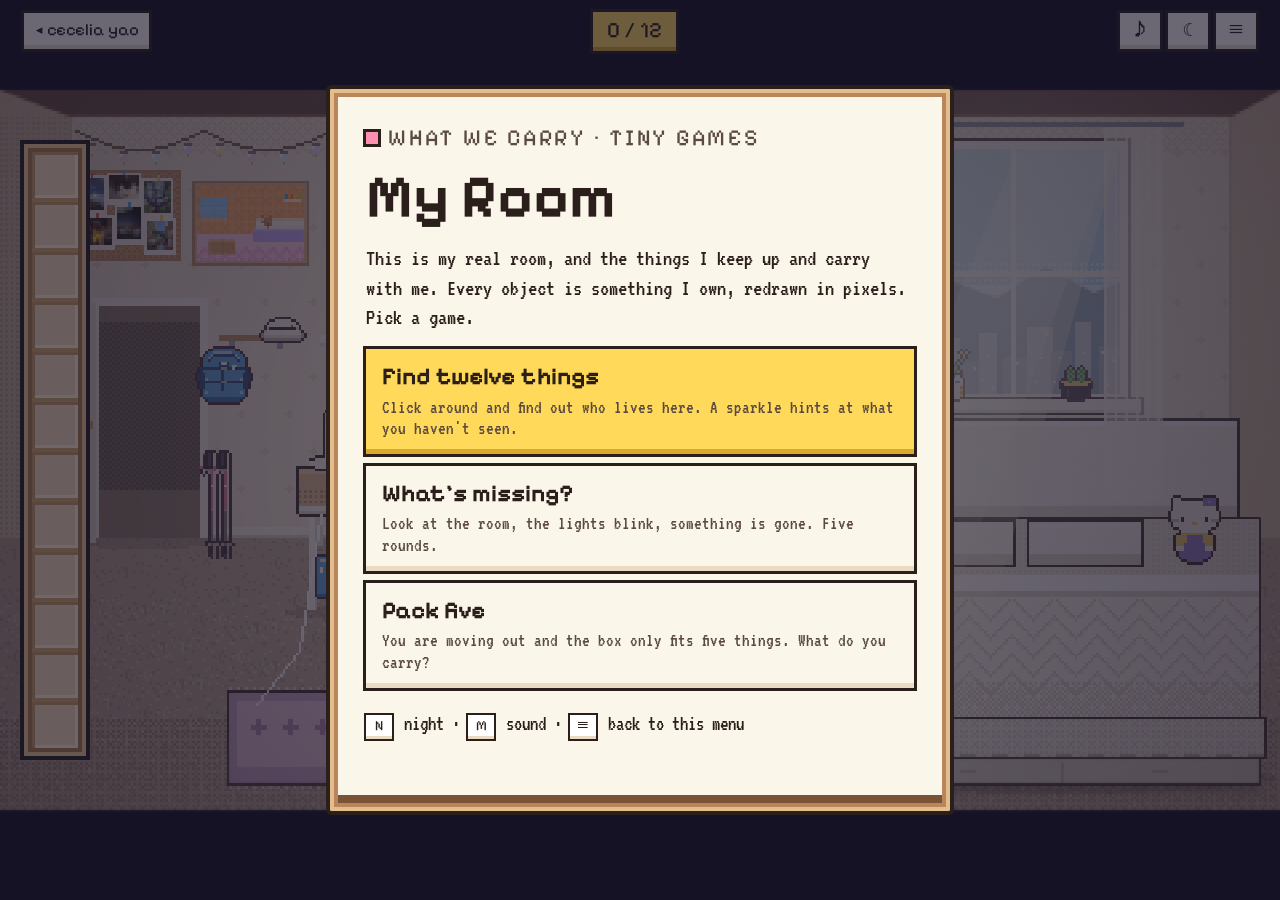
==== commit 2a0e1b65: "The Next Chapter: latest version, exhibition photos and eleven versions" ====
--- a/room/index.html
+++ b/room/index.html
@@ -10,8 +10,8 @@
 <link rel="preconnect" href="https://fonts.googleapis.com">
 <link rel="preconnect" href="https://fonts.gstatic.com" crossorigin>
 <link href="https://fonts.googleapis.com/css2?family=Pixelify+Sans:wght@400..700&family=VT323&family=DotGothic16&display=swap" rel="stylesheet">
-<link rel="stylesheet" href="../css/site.css?v=20261017a">
-<link rel="stylesheet" href="../css/game.css?v=20261017a">
+<link rel="stylesheet" href="../css/site.css?v=20261121c">
+<link rel="stylesheet" href="../css/game.css?v=20261121c">
 </head>
 <body class="game">
 <div id="stage" aria-label="Cecelia's room"></div>
@@ -76,11 +76,11 @@
   </div>
 </div>
 
-<script src="../js/pixel-art.js?v=20261017a"></script>
-<script src="../js/room-engine.js?v=20261017a" data-root="../"></script>
-<script src="../js/content.js?v=20261017a"></script>
-<script src="../js/story.js?v=20261017a"></script>
-<script src="../js/covers.js?v=20261017a"></script>
-<script src="../js/game.js?v=20261017a"></script>
+<script src="../js/pixel-art.js?v=20261121c"></script>
+<script src="../js/room-engine.js?v=20261121c" data-root="../"></script>
+<script src="../js/content.js?v=20261121c"></script>
+<script src="../js/story.js?v=20261121c"></script>
+<script src="../js/covers.js?v=20261121c"></script>
+<script src="../js/game.js?v=20261121c"></script>
 </body>
 </html>
--- a/css/site.css
+++ b/css/site.css
@@ -755,3 +755,11 @@
 @media (max-width:860px){#island{aspect-ratio:1/1}}
 /* round 13: the work thumbnails are cut to 16:9 around the key idea, so show them whole */
 .wc-cv{aspect-ratio:16/9}
+/* round 15: how each project came together, as numbered pixel steps */
+.case .process{margin:34px 0 30px;max-width:40em}
+.case .process ol{list-style:none;margin:14px 0 0;padding:0;counter-reset:st;display:grid;gap:18px}
+.case .process li{counter-increment:st;position:relative;padding:14px 18px 16px 64px;background:var(--cream);box-shadow:0 0 0 3px var(--ink)}
+.case .process li::before{content:counter(st,decimal-leading-zero);position:absolute;left:12px;top:14px;width:38px;height:32px;display:grid;place-items:center;font-family:var(--display);font-size:16px;background:var(--ac);box-shadow:0 0 0 3px var(--ink)}
+.case .process b{display:block;font-family:var(--display);font-weight:600;font-size:22px;margin-bottom:6px}
+.case .process li p{font-size:20px;margin:0;max-width:none}
+@media (max-width:640px){.case .process li{padding-left:56px}.case .process b{font-size:19px}.case .process li p{font-size:18px}}
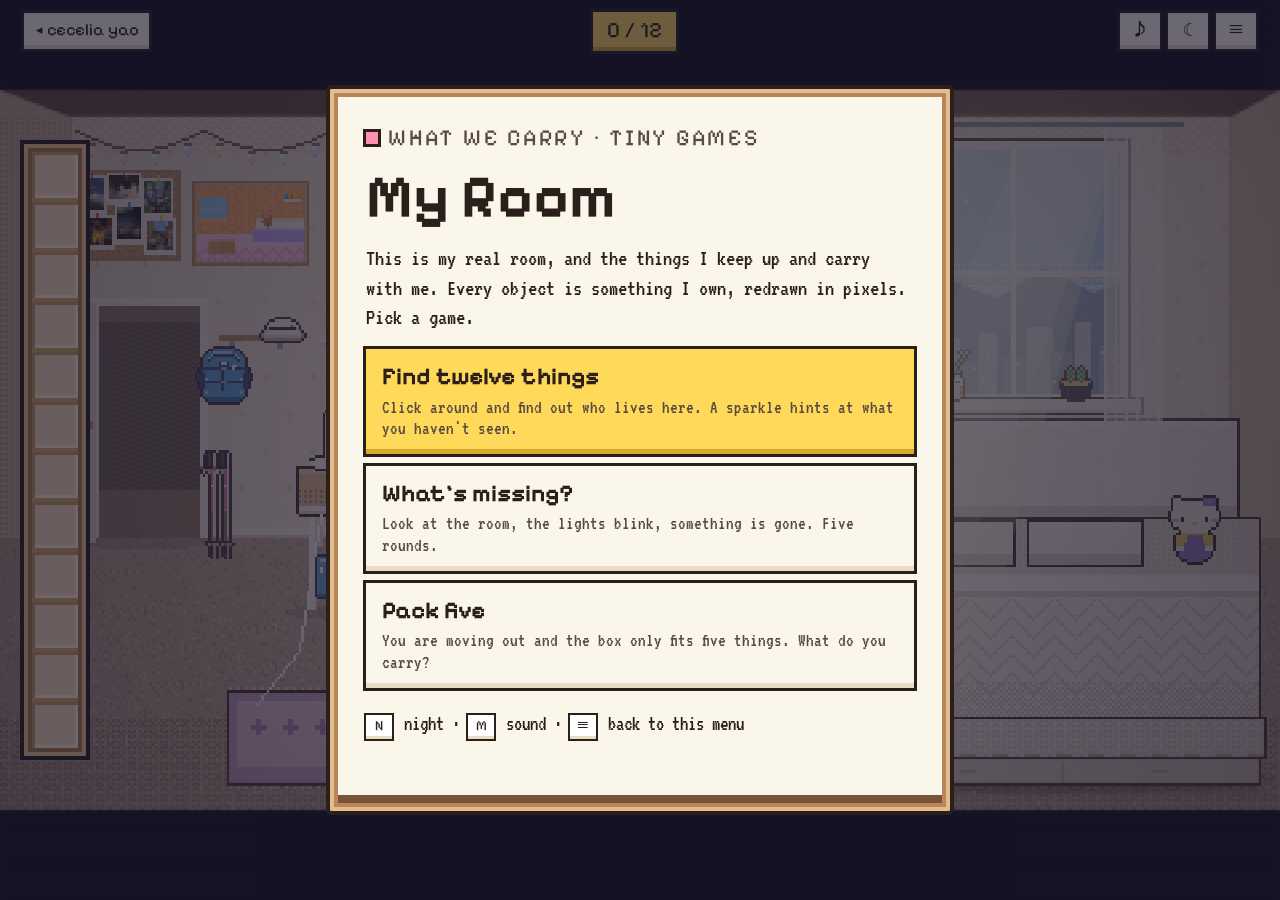
==== commit 5fe60fa3: "Arcade: The Next Chapter, Echo Corridor, My Room; more Echo Corridor images and code" ====
--- a/room/index.html
+++ b/room/index.html
@@ -10,8 +10,8 @@
 <link rel="preconnect" href="https://fonts.googleapis.com">
 <link rel="preconnect" href="https://fonts.gstatic.com" crossorigin>
 <link href="https://fonts.googleapis.com/css2?family=Pixelify+Sans:wght@400..700&family=VT323&family=DotGothic16&display=swap" rel="stylesheet">
-<link rel="stylesheet" href="../css/site.css?v=20261121c">
-<link rel="stylesheet" href="../css/game.css?v=20261121c">
+<link rel="stylesheet" href="../css/site.css?v=20261126a">
+<link rel="stylesheet" href="../css/game.css?v=20261126a">
 </head>
 <body class="game">
 <div id="stage" aria-label="Cecelia's room"></div>
@@ -76,11 +76,11 @@
   </div>
 </div>
 
-<script src="../js/pixel-art.js?v=20261121c"></script>
-<script src="../js/room-engine.js?v=20261121c" data-root="../"></script>
-<script src="../js/content.js?v=20261121c"></script>
-<script src="../js/story.js?v=20261121c"></script>
-<script src="../js/covers.js?v=20261121c"></script>
-<script src="../js/game.js?v=20261121c"></script>
+<script src="../js/pixel-art.js?v=20261126a"></script>
+<script src="../js/room-engine.js?v=20261126a" data-root="../"></script>
+<script src="../js/content.js?v=20261126a"></script>
+<script src="../js/story.js?v=20261126a"></script>
+<script src="../js/covers.js?v=20261126a"></script>
+<script src="../js/game.js?v=20261126a"></script>
 </body>
 </html>
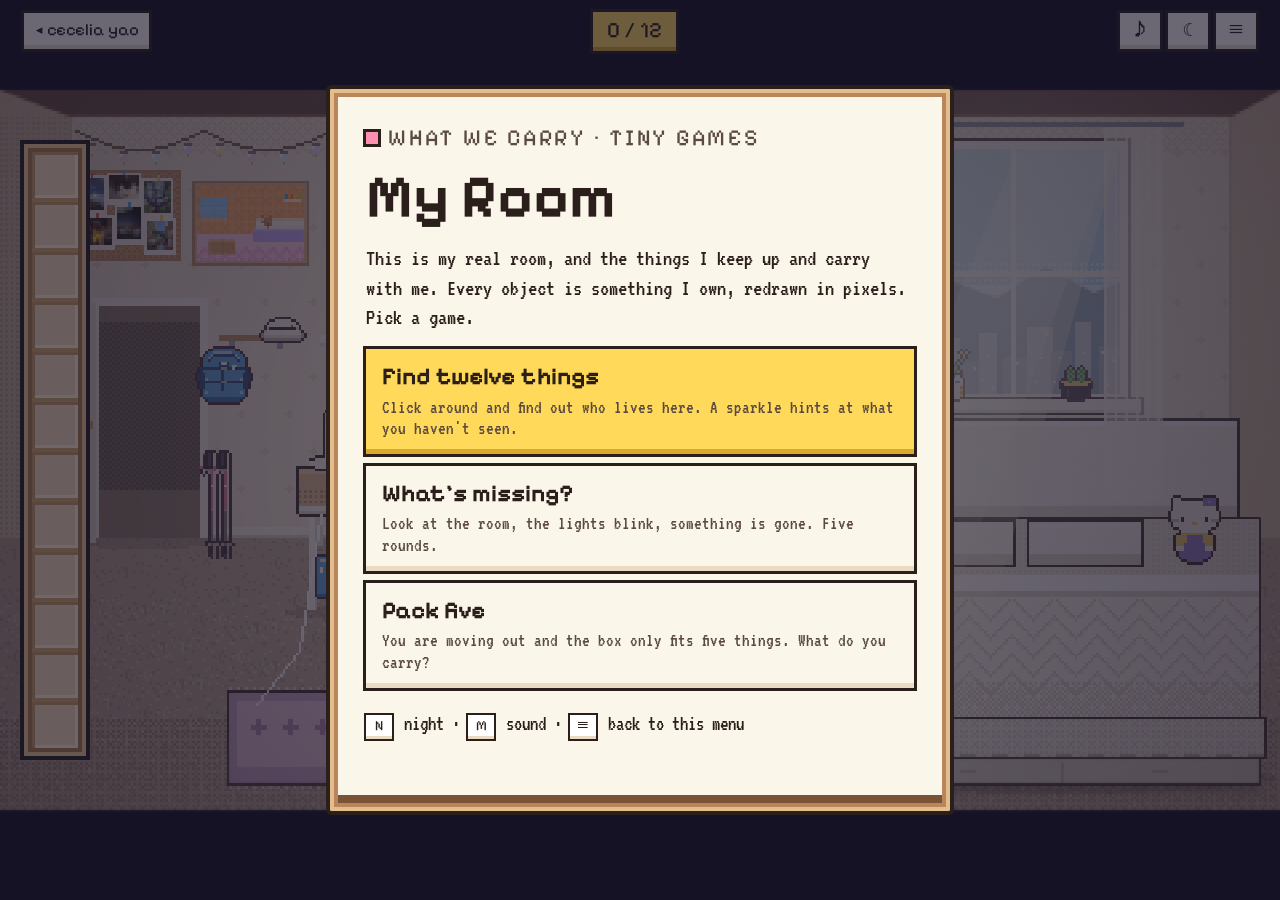
==== commit 10b5dc27: "Door sits below the title so the subtitle is readable" ====
--- a/room/index.html
+++ b/room/index.html
@@ -10,8 +10,8 @@
 <link rel="preconnect" href="https://fonts.googleapis.com">
 <link rel="preconnect" href="https://fonts.gstatic.com" crossorigin>
 <link href="https://fonts.googleapis.com/css2?family=Pixelify+Sans:wght@400..700&family=VT323&family=DotGothic16&display=swap" rel="stylesheet">
-<link rel="stylesheet" href="../css/site.css?v=20261126a">
-<link rel="stylesheet" href="../css/game.css?v=20261126a">
+<link rel="stylesheet" href="../css/site.css?v=20261126b">
+<link rel="stylesheet" href="../css/game.css?v=20261126b">
 </head>
 <body class="game">
 <div id="stage" aria-label="Cecelia's room"></div>
@@ -76,11 +76,11 @@
   </div>
 </div>
 
-<script src="../js/pixel-art.js?v=20261126a"></script>
-<script src="../js/room-engine.js?v=20261126a" data-root="../"></script>
-<script src="../js/content.js?v=20261126a"></script>
-<script src="../js/story.js?v=20261126a"></script>
-<script src="../js/covers.js?v=20261126a"></script>
-<script src="../js/game.js?v=20261126a"></script>
+<script src="../js/pixel-art.js?v=20261126b"></script>
+<script src="../js/room-engine.js?v=20261126b" data-root="../"></script>
+<script src="../js/content.js?v=20261126b"></script>
+<script src="../js/story.js?v=20261126b"></script>
+<script src="../js/covers.js?v=20261126b"></script>
+<script src="../js/game.js?v=20261126b"></script>
 </body>
 </html>
--- a/css/site.css
+++ b/css/site.css
@@ -763,3 +763,8 @@
 .case .process b{display:block;font-family:var(--display);font-weight:600;font-size:22px;margin-bottom:6px}
 .case .process li p{font-size:20px;margin:0;max-width:none}
 @media (max-width:640px){.case .process li{padding-left:56px}.case .process b{font-size:19px}.case .process li p{font-size:18px}}
+/* round 16: the door sits below the title instead of over it */
+#door{display:flex;flex-direction:column;align-items:center;justify-content:center;gap:3.5vh}
+#door .title{position:relative;top:auto;left:auto;right:auto;z-index:1}
+#door .title span{display:block;margin-top:.6vh}
+#door .doorway{width:min(27vh,52vw);margin-top:0;z-index:1}
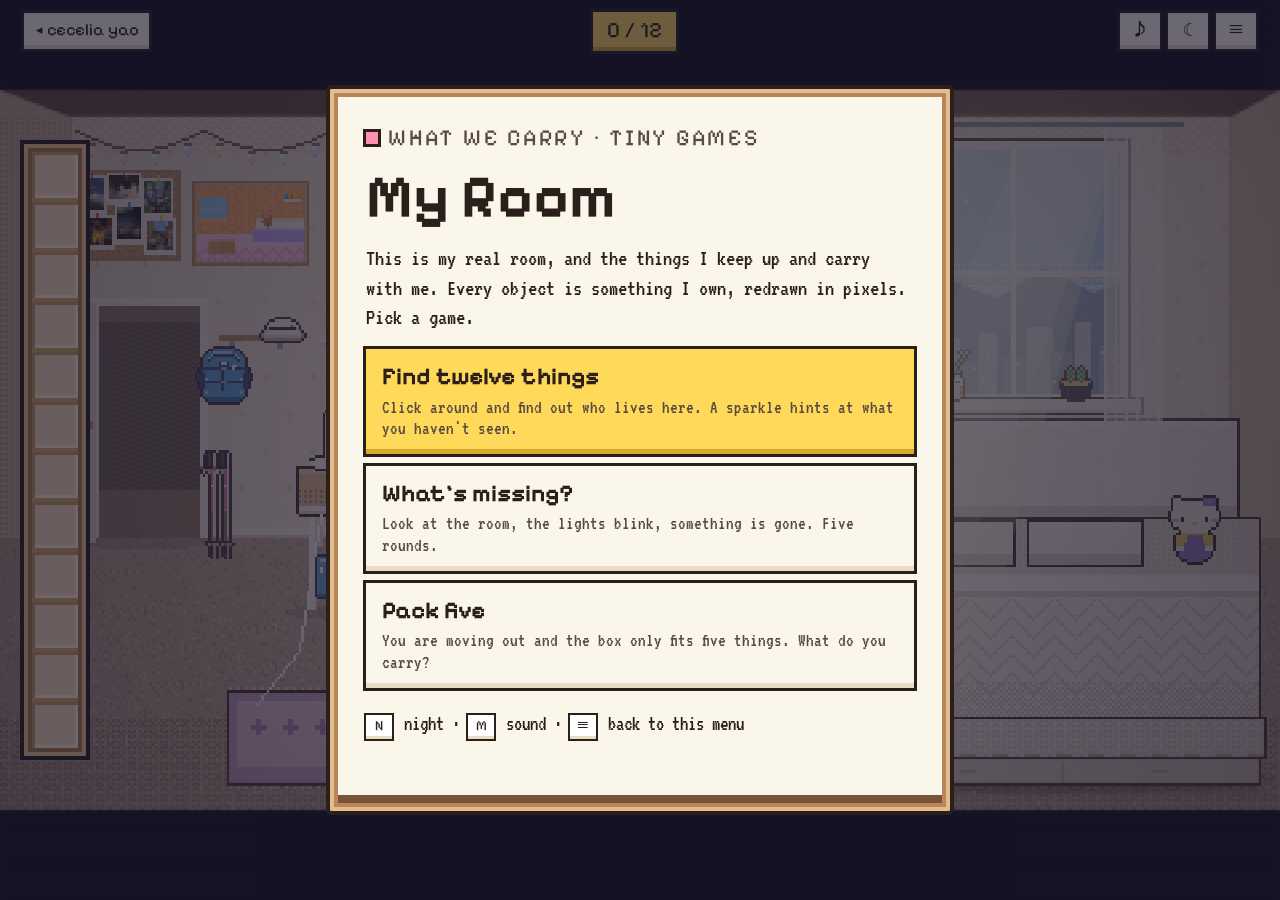
==== commit ef42f4f9: "What We Carry moves last; fuller galleries for every game; door fits short screens" ====
--- a/room/index.html
+++ b/room/index.html
@@ -10,8 +10,8 @@
 <link rel="preconnect" href="https://fonts.googleapis.com">
 <link rel="preconnect" href="https://fonts.gstatic.com" crossorigin>
 <link href="https://fonts.googleapis.com/css2?family=Pixelify+Sans:wght@400..700&family=VT323&family=DotGothic16&display=swap" rel="stylesheet">
-<link rel="stylesheet" href="../css/site.css?v=20261126b">
-<link rel="stylesheet" href="../css/game.css?v=20261126b">
+<link rel="stylesheet" href="../css/site.css?v=20261126c">
+<link rel="stylesheet" href="../css/game.css?v=20261126c">
 </head>
 <body class="game">
 <div id="stage" aria-label="Cecelia's room"></div>
@@ -76,11 +76,11 @@
   </div>
 </div>
 
-<script src="../js/pixel-art.js?v=20261126b"></script>
-<script src="../js/room-engine.js?v=20261126b" data-root="../"></script>
-<script src="../js/content.js?v=20261126b"></script>
-<script src="../js/story.js?v=20261126b"></script>
-<script src="../js/covers.js?v=20261126b"></script>
-<script src="../js/game.js?v=20261126b"></script>
+<script src="../js/pixel-art.js?v=20261126c"></script>
+<script src="../js/room-engine.js?v=20261126c" data-root="../"></script>
+<script src="../js/content.js?v=20261126c"></script>
+<script src="../js/story.js?v=20261126c"></script>
+<script src="../js/covers.js?v=20261126c"></script>
+<script src="../js/game.js?v=20261126c"></script>
 </body>
 </html>
--- a/css/site.css
+++ b/css/site.css
@@ -768,3 +768,4 @@
 #door .title{position:relative;top:auto;left:auto;right:auto;z-index:1}
 #door .title span{display:block;margin-top:.6vh}
 #door .doorway{width:min(27vh,52vw);margin-top:0;z-index:1}
+@media (max-height:720px){#door{gap:2.5vh}#door .title b{font-size:clamp(30px,5vw,56px)}#door .doorway{width:min(24vh,52vw)}}
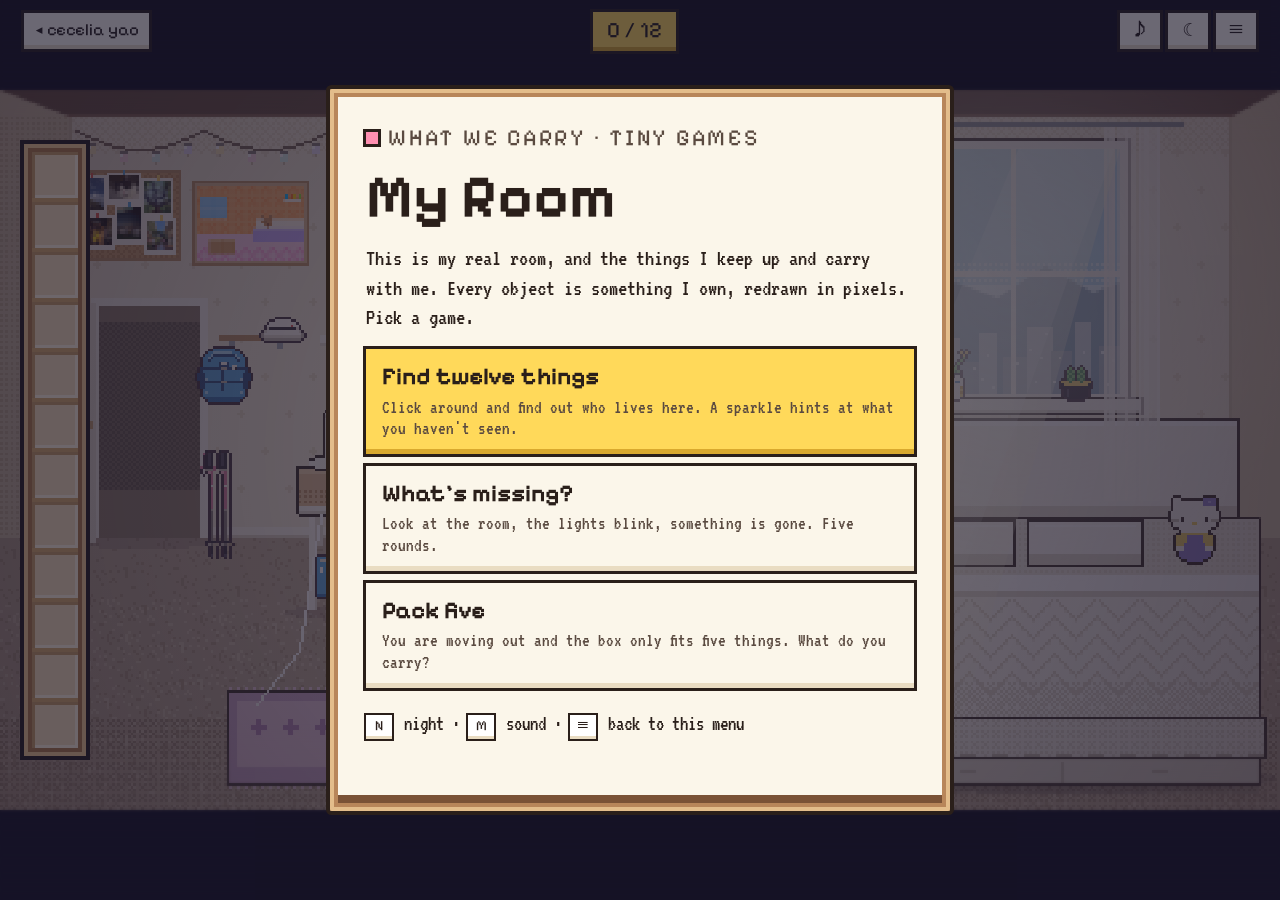
==== commit 5bc74414: "HD process pages for HITH Brick and Astrobius, all ShopMirror screens" ====
--- a/room/index.html
+++ b/room/index.html
@@ -10,8 +10,8 @@
 <link rel="preconnect" href="https://fonts.googleapis.com">
 <link rel="preconnect" href="https://fonts.gstatic.com" crossorigin>
 <link href="https://fonts.googleapis.com/css2?family=Pixelify+Sans:wght@400..700&family=VT323&family=DotGothic16&display=swap" rel="stylesheet">
-<link rel="stylesheet" href="../css/site.css?v=20261126c">
-<link rel="stylesheet" href="../css/game.css?v=20261126c">
+<link rel="stylesheet" href="../css/site.css?v=20261126d">
+<link rel="stylesheet" href="../css/game.css?v=20261126d">
 </head>
 <body class="game">
 <div id="stage" aria-label="Cecelia's room"></div>
@@ -76,11 +76,11 @@
   </div>
 </div>
 
-<script src="../js/pixel-art.js?v=20261126c"></script>
-<script src="../js/room-engine.js?v=20261126c" data-root="../"></script>
-<script src="../js/content.js?v=20261126c"></script>
-<script src="../js/story.js?v=20261126c"></script>
-<script src="../js/covers.js?v=20261126c"></script>
-<script src="../js/game.js?v=20261126c"></script>
+<script src="../js/pixel-art.js?v=20261126d"></script>
+<script src="../js/room-engine.js?v=20261126d" data-root="../"></script>
+<script src="../js/content.js?v=20261126d"></script>
+<script src="../js/story.js?v=20261126d"></script>
+<script src="../js/covers.js?v=20261126d"></script>
+<script src="../js/game.js?v=20261126d"></script>
 </body>
 </html>
